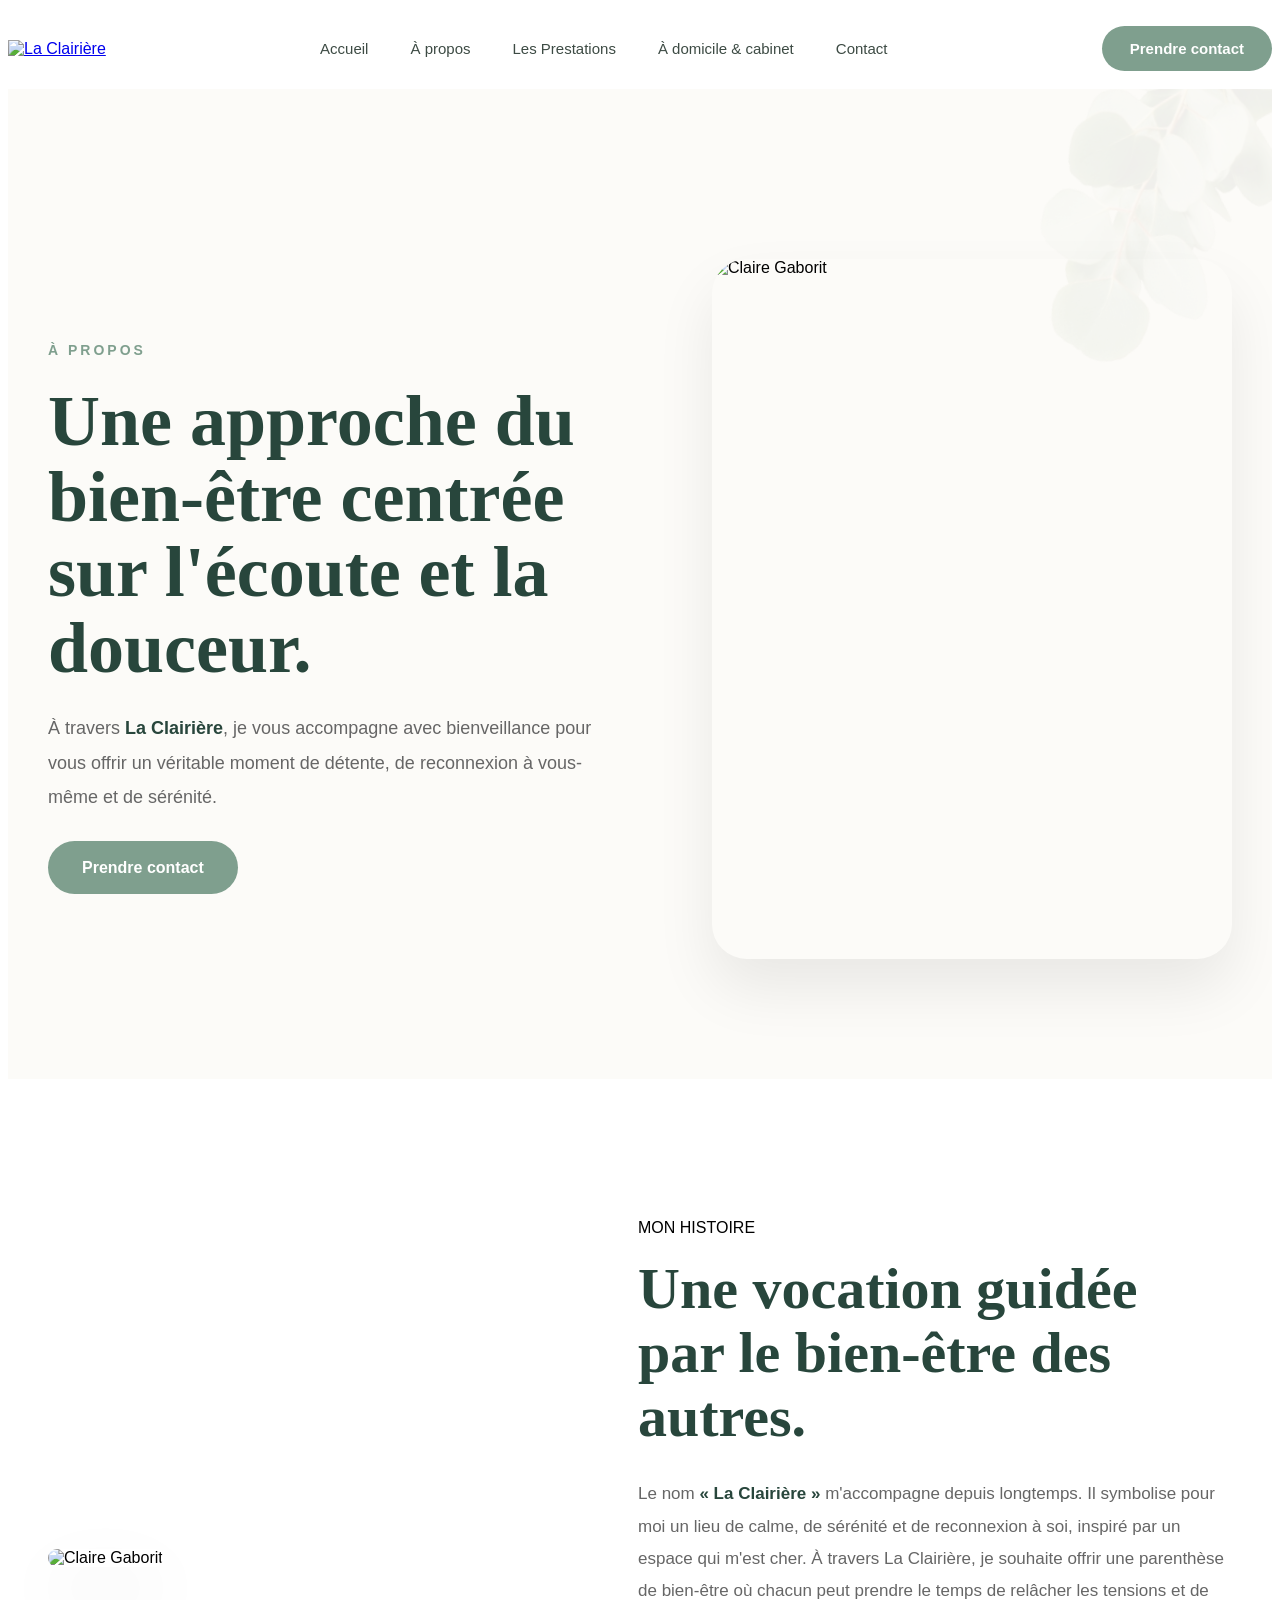
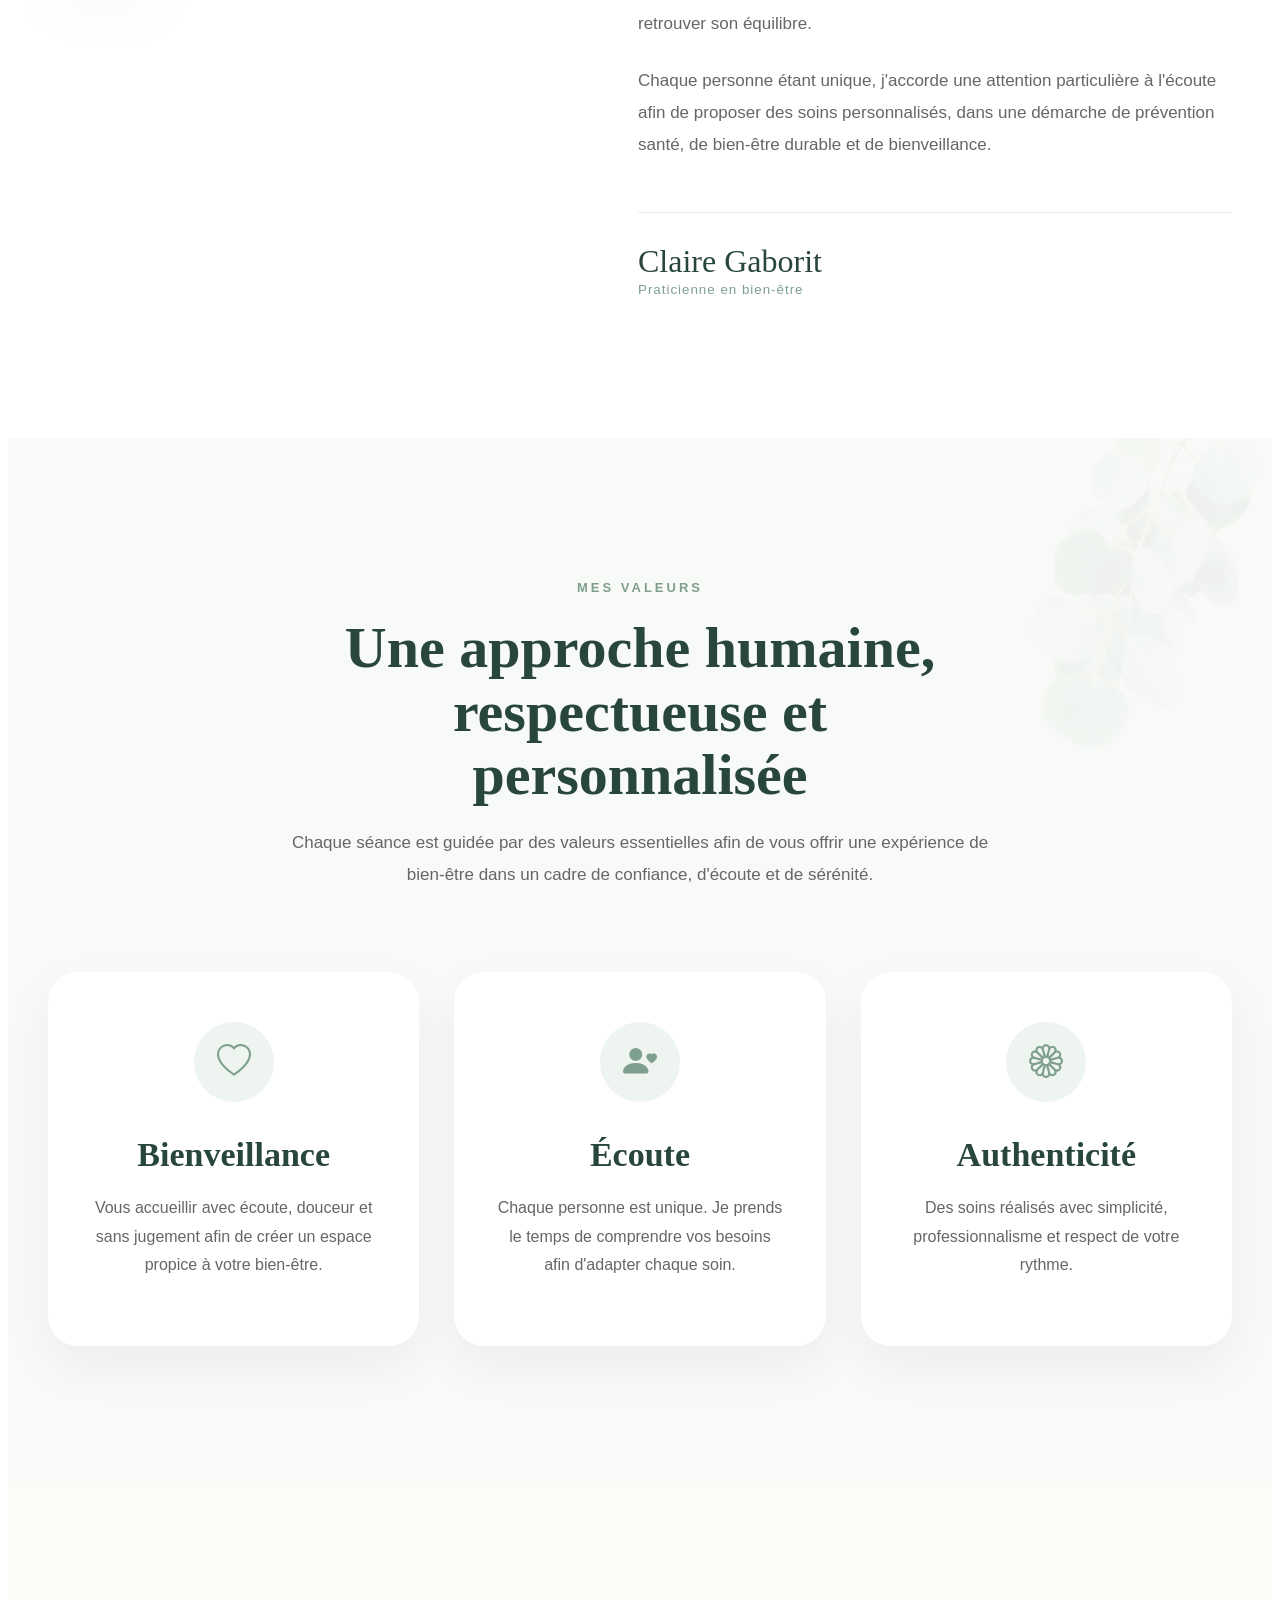
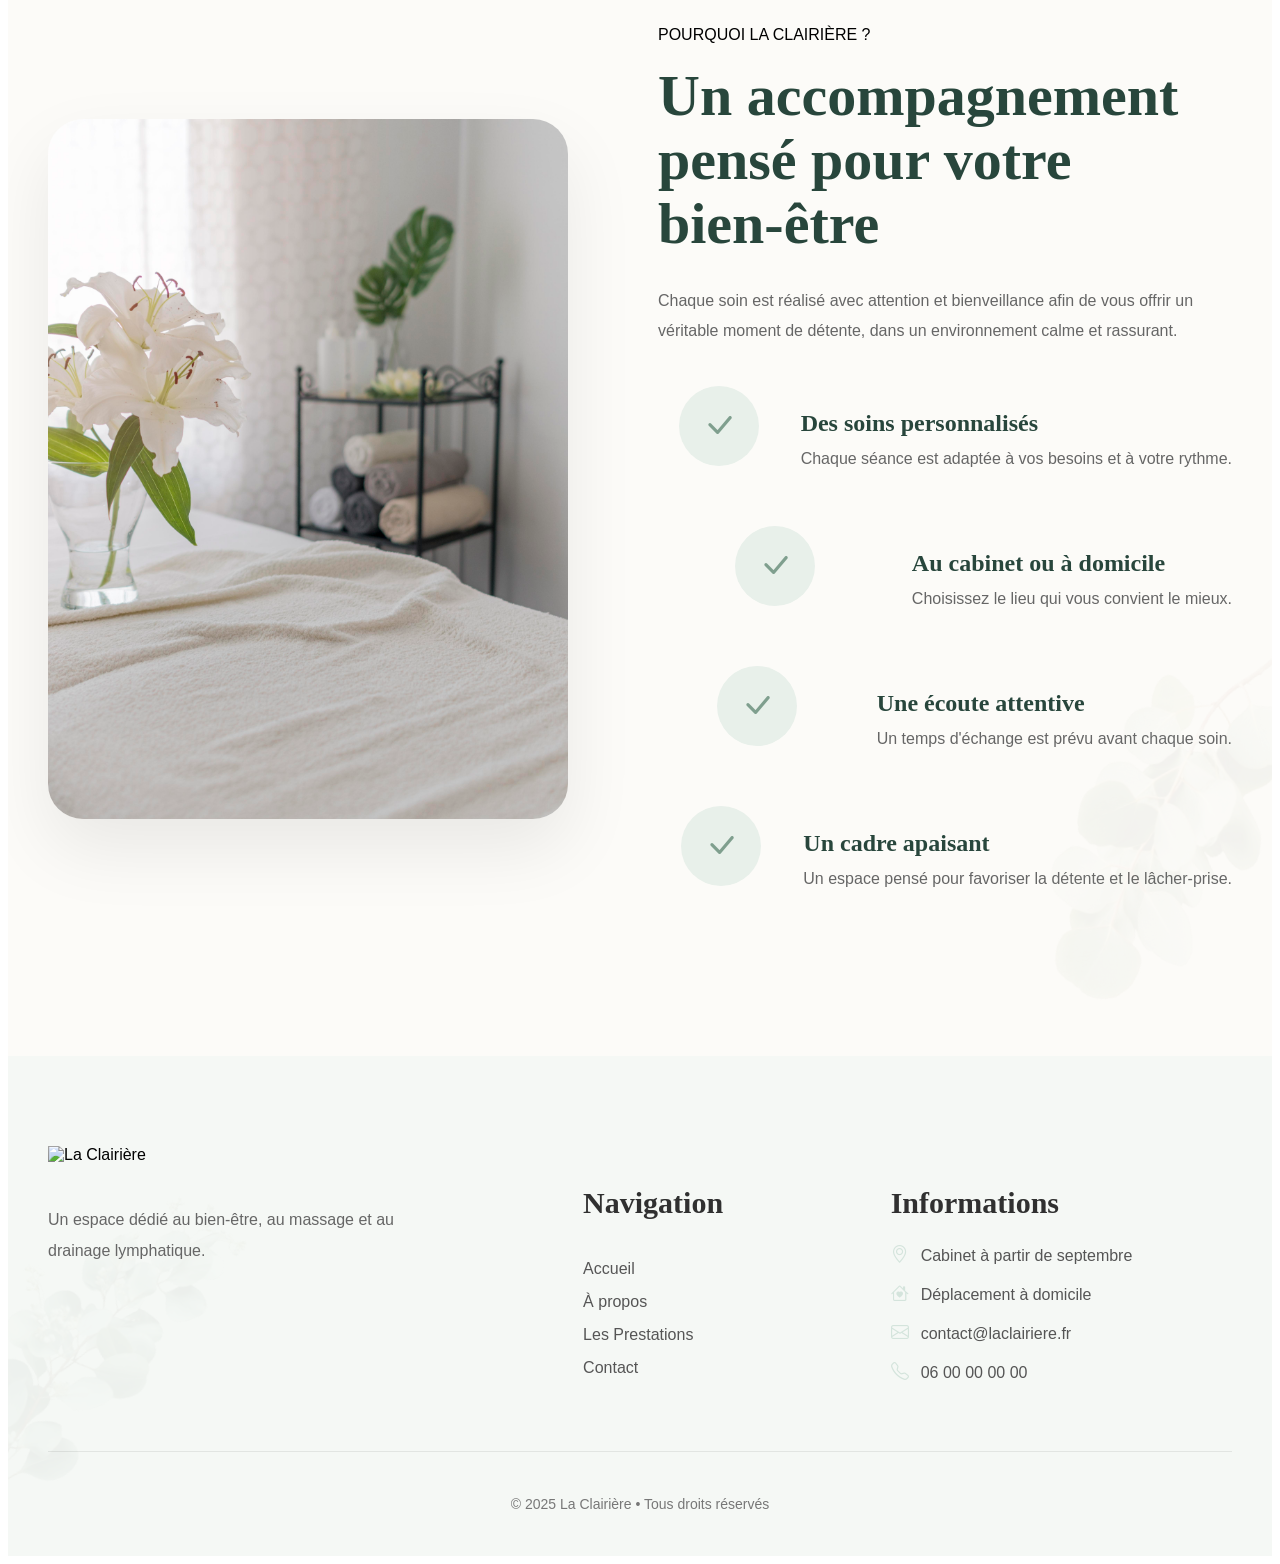
==== apropos.html @ f5d70e89 "init files" ====
<!DOCTYPE html>
<html lang="en">
<head>
    <meta charset="UTF-8">
    <meta name="viewport" content="width=device-width, initial-scale=1.0">
    <title>Document</title>
    <link rel="stylesheet" href="style.css">
    <link rel="stylesheet" href="https://cdn.jsdelivr.net/npm/bootstrap-icons@1.11.3/font/bootstrap-icons.min.css">
</head>
<body>
     <div class="header-container">

        <a href="assets/logo.png" class="logo">
            <img src="" alt="La Clairière">
        </a>

        <nav class="nav">
            <a href="index.html">Accueil</a>
            <a href="apropos.html">À propos</a>
            <a href="prestations.html">Les Prestations</a>
            <a href="#">À domicile & cabinet</a>
            <a href="#">Contact</a>
        </nav>
           <a href="#" class="btn-contact">
            Prendre contact
        </a>
     </div>

<section class="about-hero">

    <div class="about-container">

        <div class="about-content">

            <span class="hero-subtitle">
                À PROPOS
            </span>

            <h1>
                Une approche du bien-être
                centrée sur l'écoute
                et la douceur.
            </h1>

            <p>
                À travers <strong>La Clairière</strong>, je vous accompagne
                avec bienveillance pour vous offrir un véritable moment
                de détente, de reconnexion à vous-même et de sérénité.
            </p>

            <a href="#" class="btn-primary">
                Prendre contact
            </a>

        </div>

        <div class="about-image">

            <img src="assets/claire.jpg" alt="Claire Gaborit">

        </div>

    </div>


</section>

<!-- MON HISTOIRE -->

<section class="story">

    <div class="story-container">

        <div class="story-image">

            <img src="assets/claire-story.jpg" alt="Claire Gaborit">

        </div>

        <div class="story-content">

            <span class="section-subtitle">
                MON HISTOIRE
            </span>

            <h2>
                Une vocation guidée<br>
                par le bien-être des autres.
            </h2>

             <p>
        Le nom <strong>« La Clairière »</strong> m'accompagne depuis longtemps.
        Il symbolise pour moi un lieu de calme, de sérénité et de reconnexion à soi,
        inspiré par un espace qui m'est cher. À travers La Clairière, je souhaite offrir
        une parenthèse de bien-être où chacun peut prendre le temps de relâcher les tensions
        et de retrouver son équilibre.
    </p>

    <p>
        Chaque personne étant unique, j'accorde une attention particulière à l'écoute
        afin de proposer des soins personnalisés, dans une démarche de prévention santé,
        de bien-être durable et de bienveillance.
    </p>


            <div class="story-signature">

                <span>Claire Gaborit</span>

                <small>Praticienne en bien-être</small>

            </div>

        </div>

    </div>

</section>
<!-- ==========================
        MES VALEURS
========================== -->

<section class="values">

    <div class="values-container">

        <div class="section-title">

            <span class="section-subtitle">
                MES VALEURS
            </span>

            <h2>
                Une approche humaine,<br>
                respectueuse et personnalisée
            </h2>

            <p>
                Chaque séance est guidée par des valeurs essentielles afin de
                vous offrir une expérience de bien-être dans un cadre de
                confiance, d'écoute et de sérénité.
            </p>

        </div>

        <div class="values-grid">

            <!-- Carte 1 -->

            <article class="value-card">

                <div class="value-icon">

                    <i class="bi bi-heart"></i>

                </div>

                <h3>Bienveillance</h3>

                <p>
                    Vous accueillir avec écoute, douceur et sans jugement afin
                    de créer un espace propice à votre bien-être.
                </p>

            </article>

            <!-- Carte 2 -->

            <article class="value-card">

                <div class="value-icon">

                    <i class="bi bi-person-heart"></i>

                </div>

                <h3>Écoute</h3>

                <p>
                    Chaque personne est unique. Je prends le temps de comprendre
                    vos besoins afin d'adapter chaque soin.
                </p>

            </article>

            <!-- Carte 3 -->

            <article class="value-card">

                <div class="value-icon">

                    <i class="bi bi-flower1"></i>

                </div>

                <h3>Authenticité</h3>

                <p>
                    Des soins réalisés avec simplicité, professionnalisme
                    et respect de votre rythme.
                </p>

            </article>

        </div>

    </div>

</section>

<!-- ==========================
    POURQUOI CHOISIR LA CLAIRIÈRE
=========================== -->

<section class="why">

    <div class="why-container">

        <div class="why-image">

            <img src="assets/massage-table-with-white-sheets.jpg" alt="Cabinet La Clairière">

        </div>

        <div class="why-content">

            <span class="section-subtitle">
                POURQUOI LA CLAIRIÈRE ?
            </span>

            <h2>
                Un accompagnement<br>
                pensé pour votre bien-être
            </h2>

            <p>
                Chaque soin est réalisé avec attention et bienveillance afin de
                vous offrir un véritable moment de détente, dans un environnement
                calme et rassurant.
            </p>

            <div class="why-list">

                <div class="why-item">

                    <div class="why-icon">
                        <i class="bi bi-check-lg"></i>
                    </div>

                    <div>
                        <h3>Des soins personnalisés</h3>
                        <p>Chaque séance est adaptée à vos besoins et à votre rythme.</p>
                    </div>

                </div>

                <div class="why-item">

                    <div class="why-icon">
                        <i class="bi bi-check-lg"></i>
                    </div>

                    <div>
                        <h3>Au cabinet ou à domicile</h3>
                        <p>Choisissez le lieu qui vous convient le mieux.</p>
                    </div>

                </div>

                <div class="why-item">

                    <div class="why-icon">
                        <i class="bi bi-check-lg"></i>
                    </div>

                    <div>
                        <h3>Une écoute attentive</h3>
                        <p>Un temps d'échange est prévu avant chaque soin.</p>
                    </div>

                </div>

                <div class="why-item">

                    <div class="why-icon">
                        <i class="bi bi-check-lg"></i>
                    </div>

                    <div>
                        <h3>Un cadre apaisant</h3>
                        <p>Un espace pensé pour favoriser la détente et le lâcher-prise.</p>
                    </div>

                </div>

            </div>

        </div>

    </div>

</section>

 <footer class="footer">

    <div class="footer-container">

        <div class="footer-top">

            <div class="footer-brand">

                <img src="assets/logo-footer.png" alt="La Clairière">

                <p>
                    Un espace dédié au bien-être, au massage
                    et au drainage lymphatique.
                </p>

            </div>

            <div class="footer-links">

                <h4>Navigation</h4>

                <a href="index.html">Accueil</a>
                <a href="apropos.html">À propos</a>
                <a href="prestations.html">Les Prestations</a>
                <a href="#">Contact</a>

            </div>

            <div class="footer-contact">

                <h4>Informations</h4>

                <p>
                    <i class="bi bi-geo-alt"></i>
                    Cabinet à partir de septembre
                </p>

                <p>
                    <i class="bi bi-house-heart"></i>
                    Déplacement à domicile
                </p>

                <p>
                    <i class="bi bi-envelope"></i>
                    contact@laclairiere.fr
                </p>

                <p>
                    <i class="bi bi-telephone"></i>
                    06 00 00 00 00
                </p>

            </div>

        </div>

        <div class="footer-bottom">

            <p>
                © 2025 La Clairière • Tous droits réservés
            </p>

        </div>

    </div>

</footer>
---- style.css ----
/* HEADER */

.header{
    position:fixed;
    top:0;
    left:0;
    width:100%;
    z-index:1000;

    background:rgba(255,255,255,.92);
    backdrop-filter:blur(12px);

    border-bottom:1px solid rgba(0,0,0,.05);
}

.header-container{
    display:flex;
    justify-content:space-between;
    align-items:center;
    padding:18px 0;
}


.logo img{
    height:58px;
    width: auto;
}

.nav{

    display:flex;
    gap:42px;
}

.nav a{

    text-decoration:none;
    color:#3d4b44;

    font-size:15px;
    font-weight:500;

    transition:.3s;
}

.nav a:hover{

    color:#7F9F8E;
}

.btn-contact{

    background:#7F9F8E;

    color:white;
    text-decoration:none;

    padding:14px 28px;

    border-radius:40px;

    font-size:15px;
    font-weight:600;

    transition:.3s;
}

.btn-contact:hover{

    background:#648371;

    transform:translateY(-2px);
}

@media(max-width:992px){

    .container{

        padding:18px 20px;
    }

    .nav{

        display:none;
    }

    .btn-contact{

        padding:12px 20px;
    }

    .logo img{

        height:48px;
    }

}
:root{

    --green:#7F9F8E;
    --green-dark:#5F7868;

    --background:#FCFBF8;

    --text:#313131;

    --light:#F2F5F2;
}

h1,h2,h3{

    font-family:'Cormorant Garamond', serif;
}

body{

    font-family:'Manrope', sans-serif;
}

/* HERO */

.hero{

    max-width:1300px;

    margin:140px auto 100px;

    display:grid;
    grid-template-columns:1fr 1fr;

    align-items:center;

    gap:70px;

    padding:0 40px;
}

.hero-content{

    max-width:540px;
}

.hero-subtitle{

    color:#7F9F8E;

    font-size:13px;

    letter-spacing:3px;

    font-weight:600;
}

.hero h1{
    color: #2f4a3d;

    font-family:'Cormorant Garamond',serif;

    font-size:72px;

    line-height:1.05;

    margin:25px 0;
}

.hero h1 span{

    color:#7F9F8E;
}

.hero p{

    font-size:18px;

    line-height:1.8;

    color:#666;

    margin-bottom:45px;
}

.hero-buttons{

    display:flex;

    gap:20px;

    margin-bottom:50px;
}

.btn-primary{

    background:#7F9F8E;

    color:white;

    padding:18px 34px;

    border-radius:50px;

    text-decoration:none;

    font-weight:600;

    transition:.35s;
}

.btn-primary:hover{

    background:#5F7868;

    transform:translateY(-3px);
}

.btn-secondary{

    border:1px solid #7F9F8E;

    color:#5F7868;

    padding:18px 34px;

    border-radius:50px;

    text-decoration:none;

    font-weight:600;

    transition:.35s;
}

.btn-secondary:hover{

    background:#F2F5F2;
}
.hero-image{

    position:relative;

    height:720px;

    overflow:hidden;

    border-radius:220px 0 0 220px;
}

.hero-image img{

    width:100%;
    height:100%;

    object-fit:cover;

    transition:1s;
}

.hero-image:hover img{

    transform:scale(1.05);
}
/* RESPONSIVE */
@media(max-width:1024px){

.hero{

    grid-template-columns:1fr;

    text-align:center;

    margin-top:120px;
}

.hero-content{

    margin:auto;
}

.hero-buttons{

    justify-content:center;
}

.hero-opening{

    justify-content:center;
}

.hero-image{

    height:500px;

    border-radius:80px;
}

.hero h1{

    font-size:56px;
}

}


.hero-opening{
    display:flex;
    align-items:center;
    gap:15px;
    margin-top:40px;
}

.circle{
    width:42px;
    height:42px;

    background:#EEF4F0;

    border-radius:50%;

    display:flex;
    justify-content:center;
    align-items:center;
}

.circle i{
    font-size:20px;
    color:#7F9F8E;
}

.hero-opening span{
    color:#666;
    font-size:15px;
    font-weight:500;
}

.hero{
    position: relative;
    overflow: hidden;
}

.hero{
    position: relative;
    overflow: hidden;
}
/* feuille background */
.hero::after{
    content: "";

    position: absolute;

    top: -190px;
    left: -90px;

    width: 450px;
    height: 550px;

    background: url("assets/feuille2.png") no-repeat top right;
    background-size: contain;

    opacity: .06;

    pointer-events: none;
    z-index: 0;
}
.hero-content,
.hero-image{
    position: relative;
    z-index: 2;
}
/* SERVICES */
.services{

    padding:150px 0;

    background:#FCFBF8;
}

.services-container{

    max-width:1250px;

    margin:auto;

    padding:0 40px;
}

.section-title{
    color: #2f4a3d;

    text-align:center;

    max-width:700px;

    margin:auto auto 120px;
}

.section-title span{

    color:#7F9F8E;

    font-size:13px;

    letter-spacing:3px;

    font-weight:600;
}

.section-title h2{

    font-family:'Cormorant Garamond',serif;

    font-size:60px;

    margin:20px 0;
}

.section-title p{

    color:#666;

    line-height:1.8;

    font-size:18px;
}
/* chaque soin */
.service{

    display:grid;

    grid-template-columns:1fr 1fr;

    gap:90px;

    align-items:center;

    margin-bottom:150px;
}

.reverse .service-image{

    order:2;
}

.reverse .service-text{

    order:1;
}
/* IMAGES */
.service-image img{

    width:100%;

    height:560px;

    object-fit:cover;

    border-radius:40px;

    transition:.5s;
}

.service-image img:hover{

    transform:scale(1.03);
}
/* TEXTE */
.service-category{

    color:#7F9F8E;

    letter-spacing:3px;

    font-size:13px;

    font-weight:600;
}

.service-text h3{

    font-family:'Cormorant Garamond',serif;

    font-size:52px;

    margin:20px 0 25px;
}

.service-text p{

    color:#666;

    line-height:1.9;

    font-size:17px;

    margin-bottom:30px;
}
/* LISTE */
.service-text ul{

    list-style:none;

    padding:0;

    margin:0 0 35px;
}

.service-text li{

    margin-bottom:14px;

    color:#444;
}
/* BOUTON */
.discover{

    display:inline-flex;

    align-items:center;

    gap:10px;

    color:#7F9F8E;

    text-decoration:none;

    font-weight:600;

    transition:.35s;
}

.discover:hover{

    transform:translateX(6px);
}
/* RESOUNSIVE */
@media(max-width:992px){

.service{

    grid-template-columns:1fr;

    gap:50px;
}

.reverse .service-image{

    order:1;
}

.reverse .service-text{

    order:2;
}

.service-image img{

    height:380px;
}

.section-title h2{

    font-size:42px;
}

.service-text h3{

    font-size:38px;
}

}

/* CABINET */
.choice{
    display:grid;
    grid-template-columns:1fr 2fr 1fr;
    align-items:center;
    background:#7f9f8e1a;
    overflow:hidden;
    border-radius:25px;
    min-height:420px;
}
 
.choice-left img,
.choice-right img{
    border-radius: 40px;
    width:100%;
    height:420px;
    object-fit:cover;
}
 
.choice-content{
    text-align:center;
    padding:70px 50px;
}
 
.subtitle{
    display:block;
    color: rgb(127, 159, 142);
    font-size: 13px;
    letter-spacing: 3px;
    font-weight: 600;
}
 
.choice-content h2{
    color: #2f4a3d;
    font-family:Georgia, serif;
    font-size:42px;
    font-weight:400;
    line-height:1.3;
    
}
 
.divider{
    display:flex;
    justify-content:center;
    align-items:center;
    gap:12px;
    color:#7f9474;
    margin:25px 0 45px;
}
 
.divider span{
    width:45px;
    height:1px;
    background:#b7c0ae;
}
 
.options{
    display:flex;
    justify-content:center;
    gap:90px;
}
 
.option{
    width:230px;
}
 
.icon{
    width:58px;
    height:58px;
    border-radius:50%;
    background:#8ca182;
    color:#fff;
    display:flex;
    justify-content:center;
    align-items:center;
    margin:auto;
    font-size:24px;
    margin-bottom:18px;
}
 
.option h3{
    margin-bottom:12px;
    font-size:22px;
    font-weight:500;
    color:#2b2b2b;
}
 
.option p{
    color:#666;
    line-height:1.8;
    font-size:15px;
}
 
@media(max-width:991px){
 
    .choice{
        grid-template-columns:1fr;
    }
 
    .choice-left,
    .choice-right{
        display:none;
    }
 
    .options{
        flex-direction:column;
        gap:40px;
        align-items:center;
    }
 
    .choice-content h2{
        font-size:34px;
    }
 
}

/* RESPONSIVE */
@media(max-width:992px){

.choice-grid{

    grid-template-columns:1fr;
}

.choice-card img{

    height:260px;
}

}

/* ABOUT */
.about{
    padding:110px 0;
}
 
.about .container{
    max-width:1200px;
    margin:auto;
    padding:0 20px;
 
    display:grid;
    grid-template-columns:520px 1fr;
    gap:80px;
    align-items:center;
}
 
.about-image img{
    width:100%;
    display:block;
 
    border-radius:90px 220px 90px 220px;
    object-fit:cover;
}
 
.section-tag{
    display:block;
   color: #7F9F8E;
    letter-spacing: 3px;
    font-size: 13px;
    font-weight: 600;
}
 
.about h2{
    font-family:"Cormorant Garamond",serif;
    font-size:3rem;
    line-height:1.15;
    font-weight:500;
  color: #2f4a3d;
    margin-bottom:18px;
}
 
.divider{
    display:flex;
    align-items:center;
    gap:12px;
    color:#8fa182;
    margin-bottom:30px;
}
 
.divider span{
    width:45px;
    height:1px;
    background:#bfc7b7;
}
 
.about p{
    color:#666;
    line-height:1.9;
    margin-bottom:18px;
}
 
.btn-outline{
    display:inline-block;
    padding:14px 28px;
    border:1px solid #8fa182;
    border-radius:12px;
    text-decoration:none;
    color:#51644c;
    transition:.3s;
}
 
.btn-outline:hover{
    background:#8fa182;
    color:white;
}
 
@media(max-width:900px){
 
.about .container{
    grid-template-columns:1fr;
    gap:50px;
}
 
.about-image{
    max-width:500px;
    margin:auto;
}
 
.about h2{
    font-size:2.4rem;
}
 
}

/* AVANTAGES */
.features{
    max-width:1200px;
    margin:80px auto;
    padding:40px 20px;
 
    display:grid;
    grid-template-columns:repeat(4,1fr);
    gap:40px;
 
    border-top:1px solid #ece8df;
    border-bottom:1px solid #ece8df;
}
 
.feature{
    text-align:center;
}
 
.icon{
    width:70px;
    height:70px;
    margin:0 auto 20px;
 
    display:flex;
    justify-content:center;
    align-items:center;
 
    border:1px solid #d8ddcf;
    border-radius:50%;
 
    color: rgb(246, 243, 243);
    font-size:28px;
}
 
.feature h3{
    font-family:"Cormorant Garamond",serif;
    font-size:1.4rem;
    color:#2f2f2f;
    margin-bottom:12px;
}
 
.feature p{
    color:#6f6f6f;
    line-height:1.7;
    font-size:.95rem;
}
 
@media(max-width:900px){
 
.features{
    grid-template-columns:repeat(2,1fr);
}
 
}
 
@media(max-width:600px){
 
.features{
    grid-template-columns:1fr;
}
 
}
/* OUVERTURE */
.opening{
    padding:80px 20px;
}
 
.opening-content{
    max-width:1200px;
    margin:auto;
 
    display:grid;
    grid-template-columns:1fr 420px;
    align-items:center;
 
    background:#7f9f8e1a;
    border-radius:24px;
    overflow:hidden;
}
 
.opening-text{
    padding:60px;
}
 
.opening-text h2{
    font-family:"Cormorant Garamond",serif;
    font-size:2.6rem;
    font-weight:500;
    color:#384235;
    margin-bottom:18px;
}
 
.opening-text p{
    color:#666;
    line-height:1.8;
    max-width:420px;
    margin-bottom:30px;
}
 
.btn-opening{
    display:inline-block;
    background: #7F9F8E;
    color: white;
    text-decoration: none;
    padding: 14px 28px;
    border-radius: 40px;
    font-size: 15px;
    font-weight: 600;
    transition: .3s;
  
}
 
.btn-opening:hover{
    background:#4288591a;
}
 
.opening-image img{
    width:100%;
    height:100%;
    object-fit:cover;
    display:block;
}
 
@media(max-width:900px){
 
    .opening-content{
        grid-template-columns:1fr;
    }
 
    .opening-image{
        height:240px;
    }
 
    .opening-text{
        padding:40px 30px;
    }
 
}
.opening{
    position: relative;
    overflow: hidden;
    padding: 150px 0;
    background: #fefefc;
}
.opening-content::before{
    content: "";
    position: absolute;

    top: 90px;
    right: -30px;

    width: 450px;
    height: 550px;

    background: url("assets/feuille2.png") no-repeat top right;
    background-size: contain;

    opacity: .06;

    pointer-events: none;

    z-index: 0;
}
/* FOOTER */
.footer{

    position:relative;

    padding:90px 0 30px;

    background:#F5F8F5;

    overflow:hidden;
}
.footer::before{

    content:"";

    position:absolute;

    left:-100px;

    bottom:-100px;

    width:420px;

    height:520px;

    background:url("assets/feuille.png") no-repeat;

    background-size:contain;

    opacity:.04;

    transform:rotate(-20deg);

    pointer-events:none;
}
.footer-container{

    max-width:1250px;

    margin:auto;

    padding:0 40px;

    position:relative;

    z-index:2;
}
.footer-top{

    display:grid;

    grid-template-columns:2fr 1fr 1.5fr;

    gap:80px;

    padding-bottom:50px;

    border-bottom:1px solid rgba(0,0,0,.08);
}
/* LOGO */
.footer-brand img{

    height:70px;

    margin-bottom:25px;
}

.footer-brand p{

    color:#666;

    line-height:1.9;

    max-width:380px;
}
.footer h4{

    font-family:"Cormorant Garamond",serif;

    font-size:30px;

    margin-bottom:25px;

    color:#303030;
}
.footer-links{

    display:flex;

    flex-direction:column;

    gap:15px;
}

.footer-links a{

    text-decoration:none;

    color:#555;

    transition:.3s;
}

.footer-links a:hover{

    color:#7F9F8E;

    padding-left:8px;
}
.footer-contact p{

    display:flex;

    align-items:center;

    gap:12px;

    color:#555;

    margin-bottom:18px;
}

.footer-contact i{

    color:#d4e4dc;

    font-size:18px;
}
.footer-bottom{

    text-align:center;

    padding-top:30px;

    color:#777;

    font-size:14px;
}
@media(max-width:992px){

.footer-top{

    grid-template-columns:1fr;

    gap:50px;
}

.footer{

    text-align:center;
}

.footer-contact p{

    justify-content:center;
}

.footer-links{

    align-items:center;
}

}

/* A PROPOS */
/* ===========================
        HERO A PROPOS
=========================== */

.about-hero{

    position: relative;

    overflow: hidden;

    background: #FCFBF8;

    padding: 170px 0 120px;

}

.about-container{

    max-width: 1250px;

    margin: auto;

    padding: 0 40px;

    display: grid;

    grid-template-columns: 1fr 520px;

    align-items: center;

    gap: 90px;

}

/* Texte */

.about-content{

    max-width: 620px;

}

.about-content .hero-subtitle{

    display: inline-block;

    color: #7F9F8E;

    font-size: 14px;

    font-weight: 600;

    letter-spacing: 3px;

    text-transform: uppercase;

}

.about-content h1{

    font-family: "Cormorant Garamond", serif;

    font-size: 72px;

    line-height: 1.05;

    color: #28463C;

    margin: 25px 0;

}

.about-content p{

    font-size: 18px;

    line-height: 1.9;

    color: #666;

    margin-bottom: 45px;

}

.about-content strong{

    color: #28463C;

    font-weight: 600;

}

/* Image */

.about-image{

    position: relative;

}

.about-image img{

    width: 100%;

    height: 700px;

    object-fit: cover;

    border-radius: 35px;

    box-shadow: 0 30px 60px rgba(0,0,0,.08);

}
.about-hero::before{

    content: "";

    position: absolute;

    top: -170px;

    right: -160px;

    width: 480px;

    height: 600px;

    background: url("assets/feuille2.png") no-repeat;

    background-size: contain;

    opacity: .05;

    transform: rotate(-18deg);

    pointer-events: none;

}

.about-image::before{

    content: "";

    position: absolute;

    width: 380px;

    height: 380px;

    background: #E8F0EB;

    border-radius: 50%;

    top: 60px;

    right: -60px;

    filter: blur(70px);

    z-index: -1;

}

/* RESPONSIVE */
@media(max-width:992px){

.about-container{

    grid-template-columns: 1fr;

    gap: 60px;

}

.about-image{

    order: -1;

}

.about-image img{

    height: 500px;

}

.about-content{

    text-align: center;

    max-width: 100%;

}

.about-content h1{

    font-size: 50px;

}

.about-content p{

    margin: 30px auto 40px;

}

}


/* MON HISTOIRE */
/* ===========================
        MON HISTOIRE
=========================== */

.story{

    position: relative;

    padding: 140px 0;

    background: #ffffff;

    overflow: hidden;

}

.story-container{

    max-width: 1250px;

    margin: auto;

    padding: 0 40px;

    display: grid;

    grid-template-columns: 500px 1fr;

    gap: 90px;

    align-items: center;

}
.story-image{

    position: relative;

}

.story-image img{

    width: 100%;

    height: 680px;

    object-fit: cover;

    border-radius: 35px;

    box-shadow: 0 30px 70px rgba(0,0,0,.08);

}
.story-content{

    max-width: 600px;

}

.story-content h2{

    font-family: "Cormorant Garamond", serif;

    font-size: 58px;

    line-height: 1.1;

    color: #28463C;

    margin: 20px 0 30px;

}

.story-content p{

    font-size: 17px;

    line-height: 1.9;

    color: #666;

    margin-bottom: 25px;

}

.story-content strong{

    color: #28463C;

}
.story-signature{

    margin-top: 50px;

    padding-top: 30px;

    border-top: 1px solid rgba(0,0,0,.08);

}

.story-signature span{

    display: block;

    font-family: "Cormorant Garamond", serif;

    font-size: 32px;

    color: #28463C;

}

.story-signature small{

    color: #7F9F8E;

    letter-spacing: 1px;

}
/* .story::before{

    content:"";

    position:absolute;

    left:-140px;

    bottom:-80px;

    width:420px;

    height:520px;

    background:url("assets/feuille2.png") no-repeat;

    background-size:contain;

    opacity:.04;

    transform:rotate(15deg);

} */

@media(max-width:992px){

.story{

    padding:90px 0;

}

.story-container{

    grid-template-columns:1fr;

    gap:50px;

}

.story-image{

    order:-1;

}

.story-image img{

    height:450px;

}

.story-content{

    max-width:100%;

    text-align:center;

}

.story-content h2{

    font-size:44px;

}

}

/* ==========================
        MES VALEURS
========================== */

.values{

    position: relative;

    padding: 140px 0;

    background: #F8FAF8;

    overflow: hidden;

}

.values-container{

    max-width: 1250px;

    margin: auto;

    padding: 0 40px;

}
.section-title{

    text-align: center;

    max-width: 700px;

    margin: 0 auto 80px;

}

.section-title h2{

    font-family: "Cormorant Garamond", serif;

    font-size: 58px;

    color: #28463C;

    margin: 20px 0;

    line-height: 1.1;

}

.section-title p{

    color: #666;

    line-height: 1.9;

    font-size: 17px;

}
.values-grid{

    display: grid;

    grid-template-columns: repeat(3,1fr);

    gap: 35px;

}
.value-card{

    background: white;

    padding: 50px 40px;

    border-radius: 30px;

    text-align: center;

    transition: .35s;

    box-shadow: 0 20px 50px rgba(0,0,0,.05);

}

.value-card:hover{

    transform: translateY(-10px);

    box-shadow: 0 35px 70px rgba(0,0,0,.08);

}
.value-icon{

    width: 80px;

    height: 80px;

    margin: auto;

    border-radius: 50%;

    background: #EEF4F0;

    display: flex;

    justify-content: center;

    align-items: center;

    margin-bottom: 30px;

}

.value-icon i{

    font-size: 34px;

    color: #7F9F8E;

}
.value-card h3{

    font-family: "Cormorant Garamond", serif;

    font-size: 34px;

    color: #28463C;

    margin-bottom: 20px;

}

.value-card p{

    color: #666;

    line-height: 1.8;

}
.values::before{

    content: "";

    position: absolute;

    right: -100px;

    top: -80px;

    width: 420px;

    height: 520px;

    background: url("assets/feuille2.png") no-repeat;

    background-size: contain;

    opacity: .04;

    transform: rotate(-20deg);

}
@media(max-width:992px){

.values{

    padding: 90px 0;

}

.values-grid{

    grid-template-columns: 1fr;

}

.section-title h2{

    font-size: 44px;

}

}

/* ==========================
    POURQUOI CHOISIR
========================== */

.why{

    position: relative;

    padding: 140px 0;

    background: #FCFBF8;

    overflow: hidden;

}

.why-container{

    max-width: 1250px;

    margin: auto;

    padding: 0 40px;

    display: grid;

    grid-template-columns: 520px 1fr;

    gap: 90px;

    align-items: center;

}


.why-image img{

    width: 100%;

    height: 700px;

    object-fit: cover;

    border-radius: 35px;

    box-shadow: 0 30px 70px rgba(0,0,0,.08);

}
.why-content h2{

    font-family: "Cormorant Garamond", serif;

    font-size: 58px;

    line-height: 1.1;

    color: #28463C;

    margin: 20px 0 30px;

}

.why-content p{

    color: #666;

    line-height: 1.9;

    margin-bottom: 40px;

}
.why-list{

    display: flex;

    flex-direction: column;

    gap: 30px;

}

.why-item{

    display: flex;

    align-items: flex-start;

    gap: 20px;

}
.why-icon{

    min-width: 55px;

    width: 55px;

    height: 55px;

    border-radius: 50%;

    background: #EAF1EC;

    display: flex;

    justify-content: center;

    align-items: center;

}

.why-icon i{

    font-size: 24px;

    color: #7F9F8E;

}
.why-item h3{

    font-size: 24px;

    font-family: "Cormorant Garamond", serif;

    color: #28463C;

    margin-bottom: 8px;

}

.why-item p{

    margin: 0;

    color: #666;

    line-height: 1.7;

}
.why::after{

    content:"";

    position:absolute;

    right:-120px;

    bottom:-80px;

    width:420px;

    height:520px;

    background:url("assets/feuille2.png") no-repeat;

    background-size:contain;

    opacity:.04;

    transform:rotate(-15deg);

}
@media(max-width:992px){

.why{

    padding:90px 0;

}

.why-container{

    grid-template-columns:1fr;

    gap:60px;

}

.why-image{

    order:-1;

}

.why-image img{

    height:450px;

}

.why-content h2{

    font-size:44px;

}

}
/* ==========================
        HERO PRESTATIONS
========================== */

.services-hero{

    position: relative;

    overflow: hidden;

    background: #FCFBF8;

    padding: 170px 0 120px;

}

.services-hero-container{

    max-width: 1250px;

    margin: auto;

    padding: 0 40px;

    display: grid;

    grid-template-columns: 1fr 520px;

    gap: 90px;

    align-items: center;

}
.services-hero-content{

    max-width: 620px;

}

.services-hero-content h1{

    font-family: "Cormorant Garamond", serif;

    font-size: 72px;

    line-height: 1.08;

    color: #28463C;

    margin: 20px 0 30px;

}

.services-hero-content p{

    font-size: 18px;

    line-height: 1.9;

    color: #666;

    margin-bottom: 45px;

}
.services-hero-image{

    position: relative;

}

.services-hero-image img{

    width: 100%;

    height: 700px;

    object-fit: cover;

    border-radius: 35px;

    box-shadow: 0 30px 70px rgba(0,0,0,.08);

}
.services-hero-image::before{

    content: "";

    position: absolute;

    width: 380px;

    height: 380px;

    border-radius: 50%;

    background: #E7EFEA;

    top: 80px;

    right: -60px;

    filter: blur(70px);

    z-index: -1;

}
.services-hero::before{

    content:"";

    position:absolute;

    top:-60px;

    right:-100px;

    width:450px;

    height:550px;

    background:url("assets/feuille2.png") no-repeat;

    background-size:contain;

    opacity:.05;

    transform:rotate(-18deg);

}
@media(max-width:992px){

.services-hero{

    padding:140px 0 80px;

}

.services-hero-container{

    grid-template-columns:1fr;

    gap:60px;

}

.services-hero-image{

    order:-1;

}

.services-hero-image img{

    height:450px;

}

.services-hero-content{

    max-width:100%;

    text-align:center;

}

.services-hero-content h1{

    font-size:48px;

}

.services-hero-content p{

    font-size:17px;

}

.hero-buttons{

    justify-content:center;

}

}
/* ==========================
    INTRODUCTION PRESTATIONS
========================== */

.services-intro{

    padding:120px 0;

    background:#ffffff;

}

.services-intro-container{

    max-width:1250px;

    margin:auto;

    padding:0 40px;

    display:grid;

    grid-template-columns:1fr 1fr;

    gap:80px;

    align-items:center;

}

.services-intro-left h2{

    font-family:"Cormorant Garamond", serif;

    font-size:58px;

    line-height:1.1;

    color:#28463C;

    margin-top:20px;

}

.services-intro-right p{

    font-size:18px;

    color:#666;

    line-height:1.9;

    margin-bottom:35px;

}

.discover{

    color:#7F9F8E;

    font-weight:600;

    text-decoration:none;

    transition:.3s;

}

.discover:hover{

    letter-spacing:1px;

}
@media(max-width:992px){

.services-intro{

    padding:80px 0;

}

.services-intro-container{

    grid-template-columns:1fr;

    gap:40px;

}

.services-intro-left h2{

    font-size:42px;

}

}
/*==========================
    DRAINAGE
==========================*/

.service-detail{

    padding:140px 0;

    background:#FCFBF8;

}

.service-detail-container{

    max-width:1250px;

    margin:auto;

    padding:0 40px;

    display:grid;

    grid-template-columns:520px 1fr;

    gap:90px;

    align-items:center;

}
.benefits{

    display:flex;

    flex-direction:column;

    gap:22px;

    margin-bottom:45px;

}

.benefit{

    display:flex;

    align-items:center;

    gap:18px;

}

.benefit i{

    font-size:22px;

    color:#7F9F8E;

}

.benefit span{

    color:#555;

    font-size:17px;

}
.service-detail-content h2{

    font-family:"Cormorant Garamond", serif;

    font-size:60px;

    color:#28463C;

    margin:18px 0 30px;

}

.service-detail-content .intro{

    font-size:18px;

    line-height:1.9;

    color:#666;

    margin-bottom:45px;

}
@media(max-width:992px){

.service-detail{

    padding:90px 0;

}

.service-detail-container{

    grid-template-columns:1fr;

    gap:50px;

}

.service-detail-image{

    order:-1;

}

.service-detail-image img{

    height:420px;

}

.service-detail-content h2{

    font-size:44px;

}

}

/* Inversion de la disposition */

.service-detail.reverse .service-detail-image{

    order:2;

}

.service-detail.reverse .service-detail-content{

    order:1;

}
/*==========================
        CTA FINAL
==========================*/

.services-cta{

    position: relative;

    padding: 140px 0;

    background: #28463C;

    overflow: hidden;

}
.services-cta-container{

    max-width: 850px;

    margin: auto;

    padding: 0 40px;

    text-align: center;

}
.services-cta h2{

    font-family: "Cormorant Garamond", serif;

    font-size: 60px;

    color: white;

    margin: 20px 0;

    line-height: 1.1;

}
.services-cta p{

    color: rgba(255,255,255,.85);

    font-size: 18px;

    line-height: 1.9;

    margin-bottom: 45px;

}
.cta-buttons{

    display: flex;

    justify-content: center;

    gap: 20px;

    flex-wrap: wrap;

}
.services-cta::before{

    content:"";

    position:absolute;

    left:-80px;

    bottom:-60px;

    width:420px;

    height:520px;

    /* background:url("assets/feuille.png") no-repeat; */

    background-size:contain;

    opacity:.05;

    transform:rotate(15deg);

}

.services-cta::after{

    content:"";

    position:absolute;

    right:-80px;

    top:-60px;

    width:420px;

    height:520px;

    background:url("assets/feuille2.png") no-repeat;

    background-size:contain;

    opacity:.05;

    transform:rotate(-20deg);

}
@media(max-width:992px){

.services-cta{

    padding:90px 0;

}

.services-cta h2{

    font-size:44px;

}

.services-cta p{

    font-size:17px;

}

}
/*==========================
    HERO DRAINAGE
==========================*/

.drainage-hero{

    position:relative;

    overflow:hidden;

    background:#FCFBF8;

    padding:170px 0 120px;

}

.drainage-hero-container{

    max-width:1250px;

    margin:auto;

    padding:0 40px;

    display:grid;

    grid-template-columns:1fr 520px;

    gap:90px;

    align-items:center;

}
.drainage-hero-content{

    max-width:620px;

}

.drainage-hero-content h1{

    font-family:"Cormorant Garamond", serif;

    font-size:68px;

    line-height:1.08;

    color:#28463C;

    margin:20px 0 30px;

}

.drainage-hero-content p{

    font-size:18px;

    color:#666;

    line-height:1.9;

    margin-bottom:45px;

}
.drainage-hero-content{

    max-width:620px;

}

.drainage-hero-content h1{

    font-family:"Cormorant Garamond", serif;

    font-size:68px;

    line-height:1.08;

    color:#28463C;

    margin:20px 0 30px;

}

.drainage-hero-content p{

    font-size:18px;

    color:#666;

    line-height:1.9;

    margin-bottom:45px;

}
.drainage-hero-image{

    position:relative;

}

.drainage-hero-image img{

    width:100%;

    height:700px;

    object-fit:cover;

    border-radius:35px;

    box-shadow:0 30px 70px rgba(0,0,0,.08);

}
.drainage-hero-image::before{

    content:"";

    position:absolute;

    width:360px;

    height:360px;

    background:#E8F0EA;

    border-radius:50%;

    top:80px;

    right:-70px;

    filter:blur(70px);

    z-index:-1;

}
.drainage-hero::before{

    content:"";

    position:absolute;

    right:-90px;

    top:-70px;

    width:430px;

    height:530px;

    background:url("assets/feuille2.png") no-repeat;

    background-size:contain;

    opacity:.05;

    transform:rotate(-18deg);

}
@media(max-width:992px){

.drainage-hero{

    padding:140px 0 80px;

}

.drainage-hero-container{

    grid-template-columns:1fr;

    gap:60px;

}

.drainage-hero-image{

    order:-1;

}

.drainage-hero-image img{

    height:430px;

}

.drainage-hero-content{

    text-align:center;

    max-width:100%;

}

.drainage-hero-content h1{

    font-size:46px;

}

.hero-buttons{

    justify-content:center;

}

}
/*==========================
    DEFINITION
==========================*/

.definition{

    padding:140px 0;

    background:#ffffff;

}

.definition-container{

    max-width:1250px;

    margin:auto;

    padding:0 40px;

    display:grid;

    grid-template-columns:520px 1fr;

    gap:90px;

    align-items:center;

}
.definition-image img{

    width:100%;

    height:650px;

    object-fit:cover;

    border-radius:35px;

    box-shadow:0 25px 60px rgba(0,0,0,.08);

}
.definition-content h2{

    font-family:"Cormorant Garamond", serif;

    font-size:58px;

    color:#28463C;

    margin:20px 0 30px;

    line-height:1.1;

}

.definition-content .intro{

    font-size:20px;

    color:#444;

    margin-bottom:25px;

    line-height:1.8;

    font-weight:500;

}

.definition-content p{

    color:#666;

    font-size:17px;

    line-height:1.9;

    margin-bottom:22px;

}
@media(max-width:992px){

.definition{

    padding:90px 0;

}

.definition-container{

    grid-template-columns:1fr;

    gap:50px;

}

.definition-image{

    order:-1;

}

.definition-image img{

    height:420px;

}

.definition-content h2{

    font-size:44px;

}

}
/*==========================
    WHY DRAINAGE
==========================*/

.why-drainage{

    padding:140px 0;

    background:#FCFBF8;

}

.why-drainage-container{

    max-width:1250px;

    margin:auto;

    padding:0 40px;

}

.why-grid{

    display:grid;

    grid-template-columns:repeat(4,1fr);

    gap:30px;

    margin-top:70px;

}

.why-card{

    background:white;

    border-radius:25px;

    padding:45px 35px;

    text-align:center;

    box-shadow:0 20px 45px rgba(0,0,0,.05);

    transition:.35s;

}

.why-card:hover{

    transform:translateY(-8px);

}

.why-icon{

    width:80px;

    height:80px;

    margin:auto;

    border-radius:50%;

    background:#E8F0EA;

    display:flex;

    justify-content:center;

    align-items:center;

    margin-bottom:30px;

}

.why-icon i{

    font-size:34px;

    color:#7F9F8E;

}

.why-card h3{

    font-family:"Cormorant Garamond",serif;

    font-size:32px;

    color:#28463C;

    margin-bottom:18px;

}

.why-card p{

    color:#666;

    line-height:1.8;

    font-size:16px;

}
@media(max-width:992px){

.why-grid{

    grid-template-columns:1fr;

}

}
/*==========================
        BIENFAITS
==========================*/

.benefits-section{

    padding:140px 0;

    background:#ffffff;

}

.benefits-container{

    max-width:1250px;

    margin:auto;

    padding:0 40px;

}

.benefits-grid{

    display:grid;

    grid-template-columns:repeat(3,1fr);

    gap:30px;

    margin-top:70px;

}

.benefit-card{

    background:#FCFBF8;

    padding:45px 35px;

    border-radius:25px;

    transition:.35s;

}

.benefit-card:hover{

    transform:translateY(-8px);

    box-shadow:0 20px 45px rgba(0,0,0,.08);

}

.benefit-card i{

    font-size:40px;

    color:#7F9F8E;

    margin-bottom:25px;

    display:block;

}

.benefit-card h3{

    font-family:"Cormorant Garamond", serif;

    font-size:32px;

    color:#28463C;

    margin-bottom:18px;

}

.benefit-card p{

    color:#666;

    line-height:1.8;

}
@media(max-width:992px){

.benefits-grid{

    grid-template-columns:1fr;

}

}
/*==========================
        POUR QUI
==========================*/

.for-who{

    padding:140px 0;

    background:#FCFBF8;

}

.for-who-container{

    max-width:1250px;

    margin:auto;

    padding:0 40px;

    display:grid;

    grid-template-columns:1fr 520px;

    gap:90px;

    align-items:center;

}
.for-who-content h2{

    font-family:"Cormorant Garamond",serif;

    font-size:58px;

    color:#28463C;

    margin:20px 0 30px;

    line-height:1.1;

}

.for-who-content .intro{

    color:#666;

    line-height:1.9;

    margin-bottom:40px;

    font-size:18px;

}
.profile-list{

    display:flex;

    flex-direction:column;

    gap:24px;

}

.profile-item{

    display:flex;

    align-items:center;

    gap:18px;

}

.profile-item i{

    color:#7F9F8E;

    font-size:22px;

}

.profile-item span{

    font-size:17px;

    color:#555;

}
.for-who-image img{

    width:100%;

    height:650px;

    object-fit:cover;

    border-radius:35px;

    box-shadow:0 25px 60px rgba(0,0,0,.08);

}
@media(max-width:992px){

.for-who{

    padding:90px 0;

}

.for-who-container{

    grid-template-columns:1fr;

    gap:50px;

}

.for-who-image{

    order:-1;

}

.for-who-image img{

    height:420px;

}

.for-who-content h2{

    font-size:42px;

}

}
.for-who-note{

    margin-top:-12px;

    padding:20px 25px;

    background:#F7F8F6;

    border-left:4px solid #7F9F8E;

    border-radius:12px;

    color:#666;

    line-height:1.8;

    font-size:15px;

}
/*==========================
    DÉROULEMENT
==========================*/

.session{

    padding:140px 0;

    background:#ffffff;

}

.session-container{

    max-width:1250px;

    margin:auto;

    padding:0 40px;

}
.timeline{

    display:grid;

    grid-template-columns:repeat(4,1fr);

    gap:35px;

    margin-top:80px;

}
.step{

    background:#FCFBF8;

    border-radius:25px;

    padding:45px 35px;

    position:relative;

    transition:.35s;

}

.step:hover{

    transform:translateY(-8px);

    box-shadow:0 20px 45px rgba(0,0,0,.08);

}
.number{

    width:70px;

    height:70px;

    border-radius:50%;

    background:#7F9F8E;

    color:white;

    display:flex;

    justify-content:center;

    align-items:center;

    font-size:24px;

    font-weight:600;

    margin-bottom:30px;

}
.step h3{

    font-family:"Cormorant Garamond", serif;

    font-size:30px;

    color:#28463C;

    margin-bottom:18px;

}

.step p{

    color:#666;

    line-height:1.8;

    font-size:16px;

}
@media(max-width:992px){

.timeline{

    grid-template-columns:1fr;

}

}
/*==========================
    CONTRE-INDICATIONS
==========================*/

.contraindications{

    padding:140px 0;

    background:#FCFBF8;

}

.contraindications-container{

    max-width:1250px;

    margin:auto;

    padding:0 40px;

    display:grid;

    grid-template-columns:1fr 520px;

    gap:90px;

    align-items:center;

}
.contraindications h2{

    font-family:"Cormorant Garamond", serif;

    font-size:58px;

    color:#28463C;

    margin:20px 0 30px;

}

.intro{

    color:#666;

    line-height:1.9;

    margin-bottom:40px;

    font-size:18px;

}
.warning-list{

    display:flex;

    flex-direction:column;

    gap:22px;

    margin-bottom:40px;

}

.warning-item{

    display:flex;

    align-items:center;

    gap:18px;

}

.warning-item i{

    color:#C78F55;

    font-size:22px;

}

.warning-item span{

    color:#555;

    font-size:17px;

}
.info-box{

    background:white;

    border-left:5px solid #7F9F8E;

    border-radius:16px;

    padding:25px;

    display:flex;

    gap:18px;

    align-items:flex-start;

    box-shadow:0 15px 35px rgba(0,0,0,.05);

}

.info-box i{

    color:#7F9F8E;

    font-size:24px;

}

.info-box p{

    color:#666;

    line-height:1.8;

}
.contraindications-image img{

    width:100%;

    height:650px;

    object-fit:cover;

    border-radius:35px;

    box-shadow:0 25px 60px rgba(0,0,0,.08);

}
@media(max-width:992px){

.contraindications{

    padding:90px 0;

}

.contraindications-container{

    grid-template-columns:1fr;

    gap:50px;

}

.contraindications-image{

    order:-1;

}

.contraindications-image img{

    height:420px;

}

.contraindications h2{

    font-size:44px;

}

}
/*=================================
            CTA
==================================*/

.drainage-cta{

    position:relative;

    overflow:hidden;

    padding:140px 0;

    background:#28463C;

}
.drainage-cta-container{

    max-width:850px;

    margin:auto;

    padding:0 40px;

    text-align:center;

    position:relative;

    z-index:2;

}
.drainage-cta h2{

    font-family:"Cormorant Garamond", serif;

    font-size:64px;

    color:#fff;

    line-height:1.1;

    margin:20px 0 25px;

}
.drainage-cta p{

    max-width:700px;

    margin:auto;

    color:rgba(255,255,255,.85);

    font-size:18px;

    line-height:1.9;

    margin-bottom:45px;

}
.cta-buttons{

    display:flex;

    justify-content:center;

    gap:20px;

    flex-wrap:wrap;

}
.drainage-cta::before{

    content:"";

    position:absolute;

    left:-80px;

    bottom:-80px;

    width:420px;

    height:520px;

    background:url("assets/eucalyptus.png") no-repeat;

    background-size:contain;

    opacity:.05;

    transform:rotate(15deg);

}

.drainage-cta::after{

    content:"";

    position:absolute;

    right:-80px;

    top:-60px;

    width:420px;

    height:520px;

    background:url("assets/feuille2.png") no-repeat;

    background-size:contain;

    opacity:.05;

    transform:rotate(-20deg);

}
@media(max-width:992px){

.drainage-cta{

    padding:90px 0;

}

.drainage-cta h2{

    font-size:46px;

}

.drainage-cta p{

    font-size:17px;

}

}
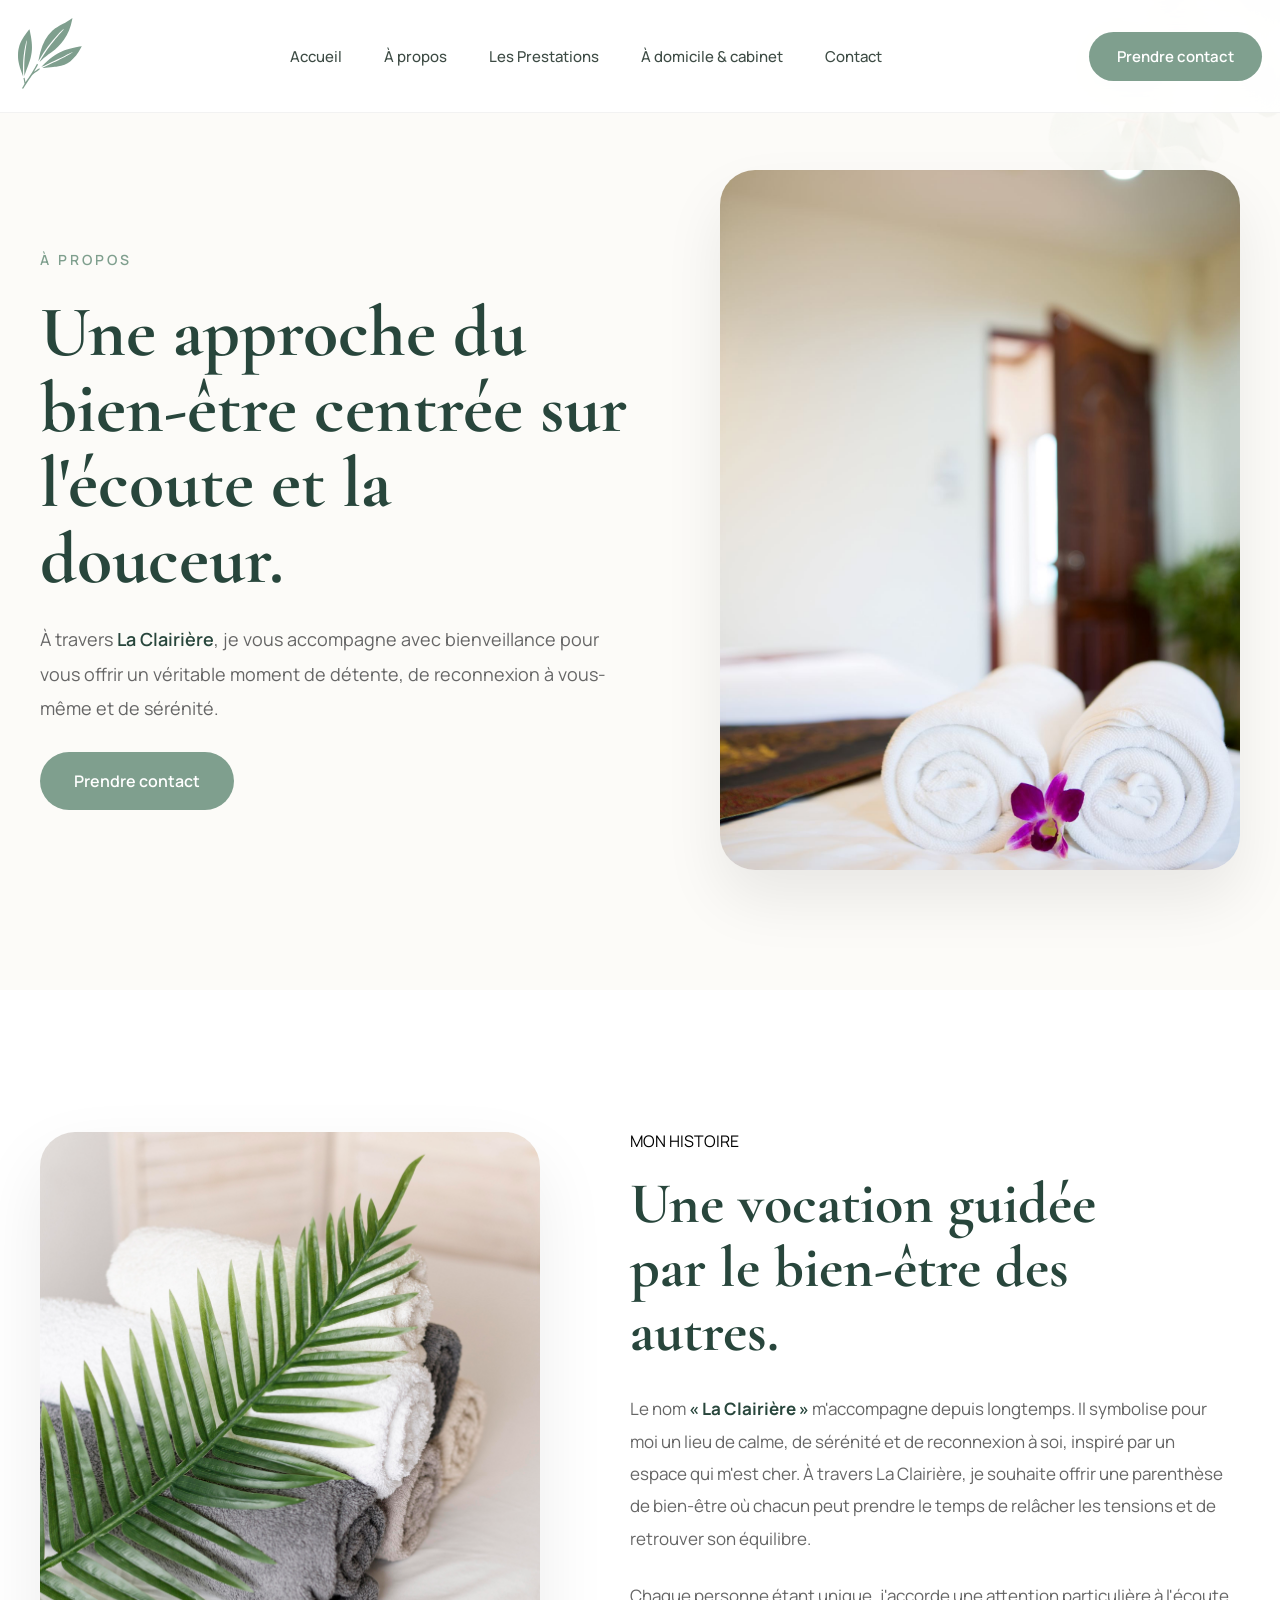
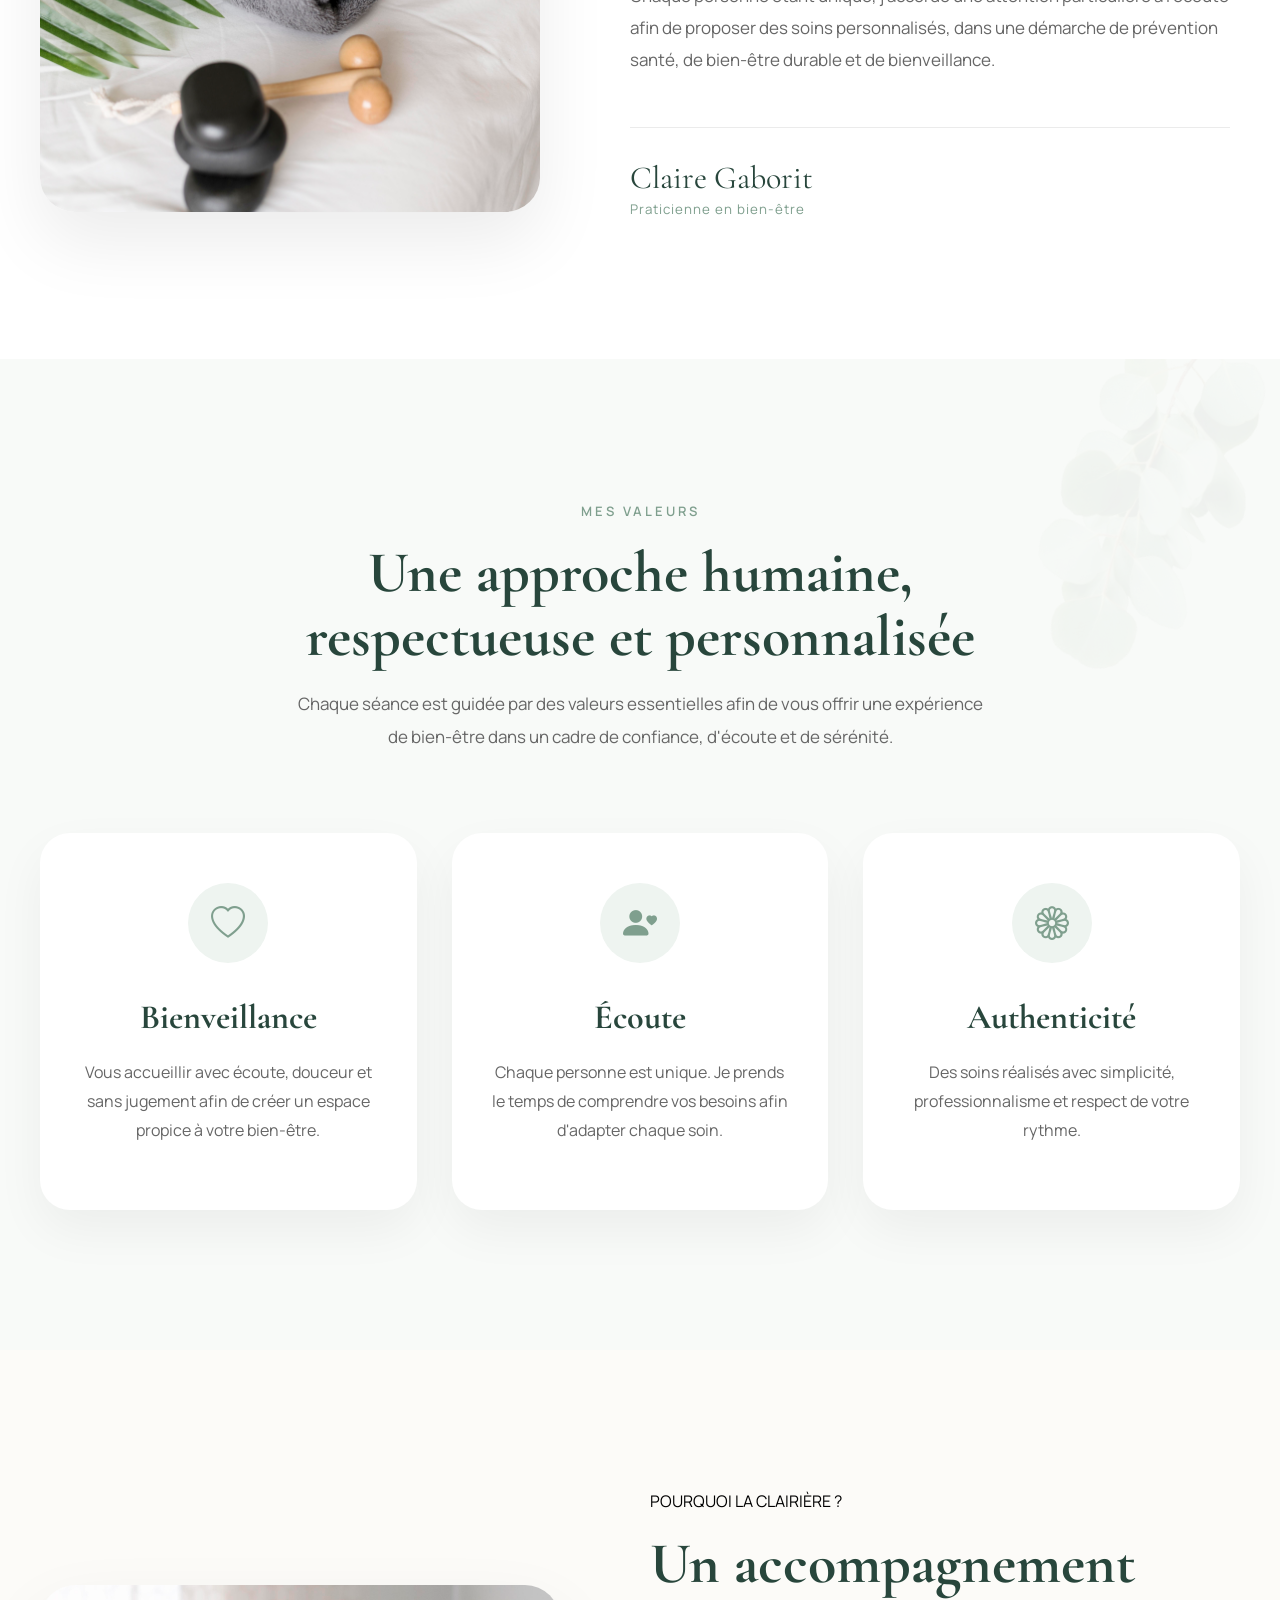
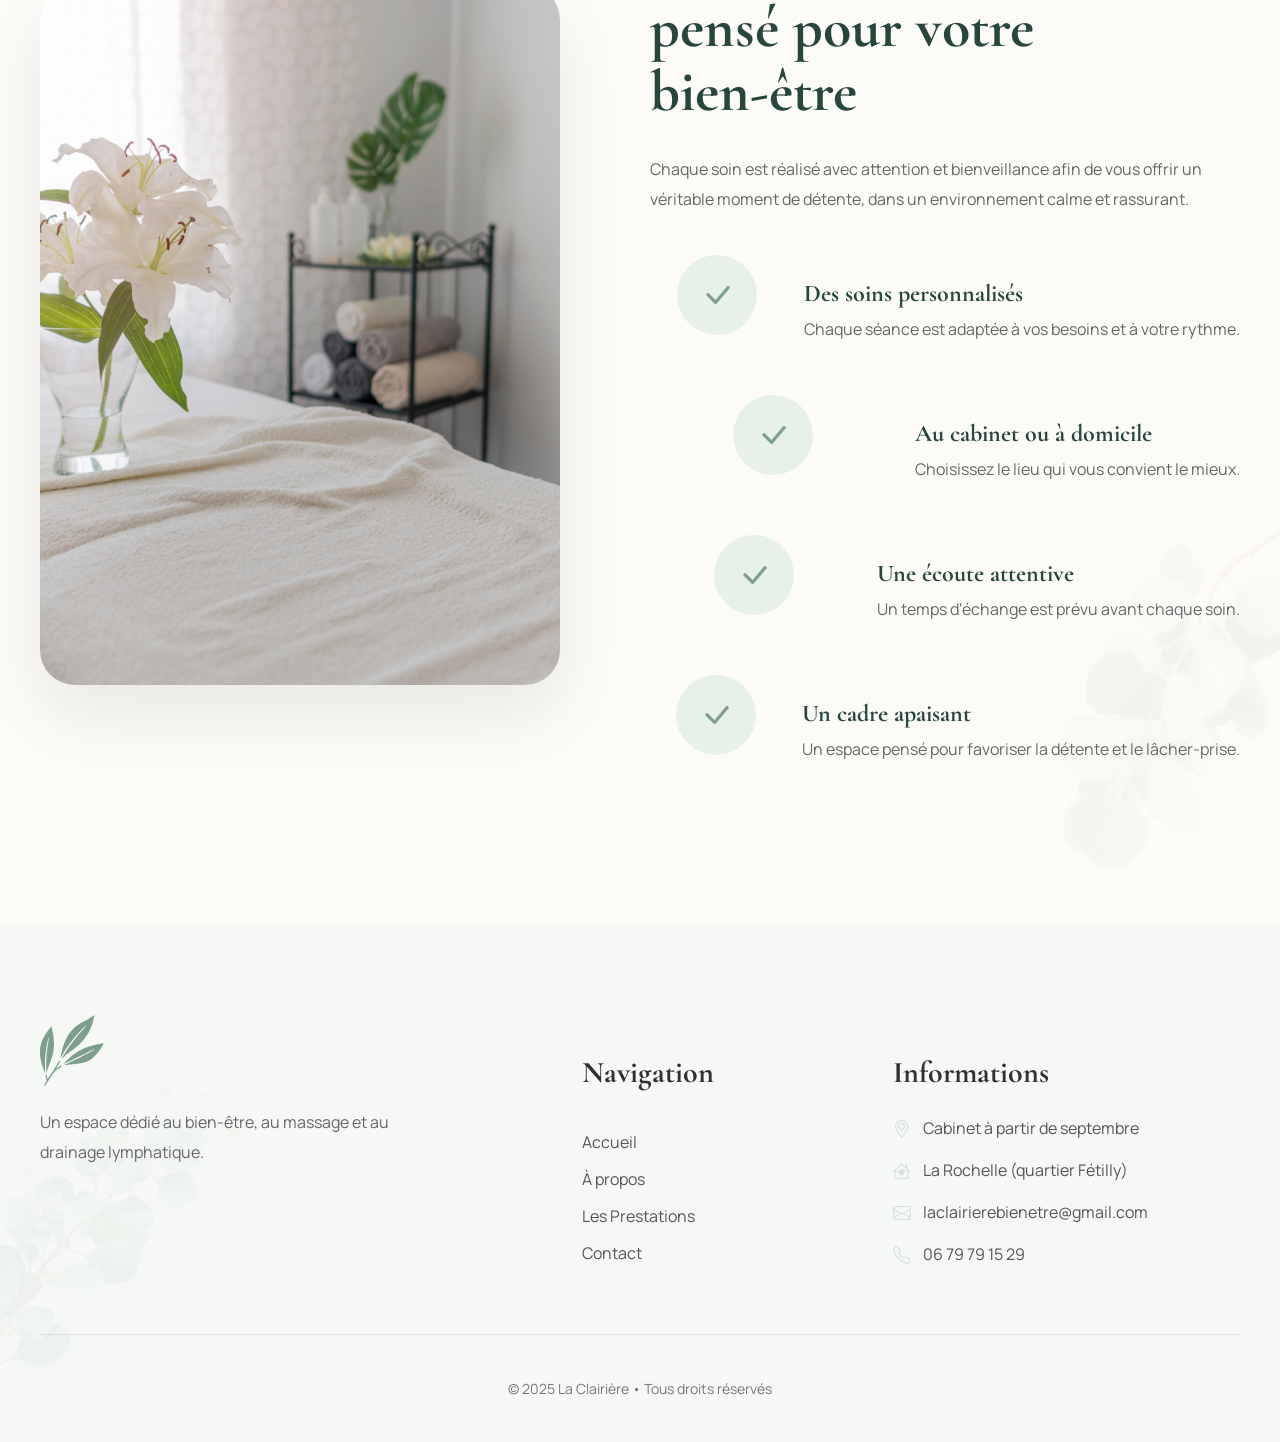
==== commit 500d8586: "modifications 29 juillet images, logo, barre de navigation," ====
--- a/apropos.html
+++ b/apropos.html
@@ -1,375 +1,425 @@
 <!DOCTYPE html>
-<html lang="en">
+<html lang="fr">
+
 <head>
     <meta charset="UTF-8">
     <meta name="viewport" content="width=device-width, initial-scale=1.0">
     <title>Document</title>
     <link rel="stylesheet" href="style.css">
     <link rel="stylesheet" href="https://cdn.jsdelivr.net/npm/bootstrap-icons@1.11.3/font/bootstrap-icons.min.css">
+    <link rel="preconnect" href="https://fonts.googleapis.com">
+    <link rel="stylesheet" href="https://cdnjs.cloudflare.com/ajax/libs/font-awesome/6.7.2/css/all.min.css">
+
+    <link
+        href="https://fonts.googleapis.com/css2?family=Cormorant+Garamond:wght@500;600;700&family=Manrope:wght@300;400;500;600&display=swap"
+        rel="stylesheet">
+
 </head>
+
 <body>
-     <div class="header-container">
-
-        <a href="assets/logo.png" class="logo">
-            <img src="" alt="La Clairière">
-        </a>
-
-        <nav class="nav">
-            <a href="index.html">Accueil</a>
-            <a href="apropos.html">À propos</a>
-            <a href="prestations.html">Les Prestations</a>
-            <a href="#">À domicile & cabinet</a>
-            <a href="#">Contact</a>
-        </nav>
-           <a href="#" class="btn-contact">
-            Prendre contact
-        </a>
-     </div>
-
-<section class="about-hero">
-
-    <div class="about-container">
-
-        <div class="about-content">
-
-            <span class="hero-subtitle">
-                À PROPOS
-            </span>
-
-            <h1>
-                Une approche du bien-être
-                centrée sur l'écoute
-                et la douceur.
-            </h1>
-
-            <p>
-                À travers <strong>La Clairière</strong>, je vous accompagne
-                avec bienveillance pour vous offrir un véritable moment
-                de détente, de reconnexion à vous-même et de sérénité.
-            </p>
-
-            <a href="#" class="btn-primary">
-                Prendre contact
+
+    <!-- HEADER -->
+
+    <header class="header">
+        <div class="header-container">
+
+            <a href="index.html" class="logo">
+                <!-- <img src="assets/logo.svg" alt="La Clairière"> -->
+                <svg class="logo" alt="La Clairière" width="64" height="71" viewBox="0 0 64 71" fill="none"
+                    xmlns="http://www.w3.org/2000/svg">
+                    <path
+                        d="M3.89186 70.4472C3.91186 70.3972 4.51186 69.3672 5.23186 68.1572C5.95186 66.9572 6.54186 65.9072 6.54186 65.8372C6.54186 65.7672 6.30186 64.4672 6.01186 62.9472C5.72186 61.4272 5.48186 60.1472 5.48186 60.1172C5.48186 60.0872 5.68186 60.0172 5.92186 59.9672C6.16186 59.9172 6.41186 59.8572 6.48186 59.8372C6.58186 59.8072 6.62186 59.9272 6.73186 60.4672C7.07186 62.2272 7.48186 64.1172 7.54186 64.1672C7.61186 64.2472 11.7619 58.1672 13.2119 55.8372C14.3119 54.0972 16.4619 50.3572 18.1819 47.2572C18.4819 46.6972 18.7919 46.1572 18.8619 46.0572L18.9819 45.8672L19.5419 46.1472C19.8519 46.2972 20.1019 46.4472 20.1019 46.4872C20.1019 46.5672 20.0019 46.7472 18.1619 50.0872C17.4419 51.3872 16.6819 52.7572 16.4819 53.1372L16.1119 53.8272L16.3719 53.6272C17.6219 52.6972 21.3119 50.1672 21.3419 50.2172C21.5019 50.4172 21.9219 51.3172 21.8719 51.3472C21.8419 51.3772 21.2619 51.7772 20.5919 52.2272C19.4519 52.9972 15.8219 55.6872 14.8119 56.5072C14.4519 56.7972 14.0319 57.3572 12.7319 59.1972C10.2419 62.7572 8.14186 65.9472 6.69186 68.3572L5.37186 70.5472H4.62186C4.05186 70.5472 3.87186 70.5272 3.89186 70.4572V70.4472Z"
+                        fill="white" />
+                    <path
+                        d="M4.64192 57.2558C2.16192 50.5258 1.27192 47.6758 0.641917 44.3158C0.111917 41.4858 -0.0480833 39.5558 0.0119167 36.7158C0.0719167 33.8258 0.331917 31.8458 0.981917 29.3658C2.22192 24.5558 4.38192 20.5258 9.00192 14.3558C10.4719 12.3958 11.4319 11.1758 11.4719 11.2158C11.5719 11.3258 12.4619 15.6458 12.8619 18.0058C14.4119 27.0658 14.3619 33.0058 12.6619 39.8658C12.1619 41.8958 11.4319 44.1458 10.3619 46.9458C7.82192 53.6158 7.36192 54.9058 6.76192 57.0758L6.50192 57.9858L6.45192 57.6058C6.37192 56.9858 6.24192 52.3058 6.24192 49.9858C6.25192 42.1658 6.82192 35.9958 8.49192 25.6958C8.90192 23.1458 8.95192 22.5358 8.76192 22.4658C8.62192 22.4158 8.48192 22.8158 8.10192 24.3058C6.70192 29.7758 5.63192 36.4758 5.24192 42.3358C5.00192 45.9258 4.93192 52.9058 5.10192 56.6358C5.15192 57.6558 5.17192 58.5058 5.15192 58.5258C5.13192 58.5458 4.91192 57.9658 4.64192 57.2458V57.2558Z"
+                        fill="white" />
+                    <path
+                        d="M24.4819 50.0543C24.7819 49.7643 30.3119 47.0043 35.9119 44.3643C39.4619 42.6843 45.1519 39.8543 47.2619 38.7243C50.1219 37.1843 54.0019 34.9343 54.4019 34.5743C54.6019 34.3943 54.6219 34.3343 54.5519 34.2643C54.4719 34.1843 54.3719 34.2043 54.0219 34.3443C53.5519 34.5343 50.1419 36.1843 46.6519 37.8843C42.9919 39.6843 40.8019 40.7243 37.1319 42.4343C35.9619 42.9843 34.0519 43.8643 32.9019 44.4043C29.2919 46.0843 26.5919 47.3943 24.9119 48.2843C24.0219 48.7543 23.2519 49.1243 23.2019 49.1043C23.0919 49.0743 27.0619 45.0943 28.3319 43.9743C32.4319 40.3443 36.1519 37.6443 40.1419 35.3643C45.4019 32.3743 51.4919 30.4343 61.4819 28.6043C62.7119 28.3743 63.732 28.2043 63.742 28.2243C63.762 28.2343 63.472 28.8243 63.102 29.5243C60.022 35.4443 56.4519 39.9943 52.2319 43.3843C48.9519 46.0243 44.6119 47.7443 39.3719 48.5043C38.1119 48.6843 35.9619 48.9043 32.9019 49.1643C29.1419 49.4743 25.8719 49.8443 24.6419 50.0843C24.4919 50.1143 24.4319 50.1043 24.4919 50.0543H24.4819Z"
+                        fill="white" />
+                    <path
+                        d="M21.702 43.6753C21.702 43.5853 22.612 41.9653 23.562 40.3653C27.312 34.0453 31.602 27.9953 36.632 21.9353C38.092 20.1653 38.462 19.7453 41.922 15.7653C45.422 11.7553 45.612 11.5253 45.612 11.3953C45.612 11.2153 45.412 11.2053 45.152 11.3653C44.782 11.5753 41.672 14.6753 39.902 16.5653C32.532 24.4653 26.772 32.2653 20.992 42.1553C20.722 42.6353 20.492 42.9353 20.482 42.8653C20.422 42.5553 21.922 35.6453 22.522 33.4353C24.772 25.2353 28.642 18.3753 33.802 13.3653C36.492 10.7653 39.142 8.97529 44.572 6.09529C48.392 4.06529 51.072 2.42529 53.372 0.695292C53.932 0.265292 54.412 -0.0447084 54.422 0.00529163C54.442 0.0452916 54.312 0.815292 54.142 1.70529C52.672 9.42529 50.042 15.8053 45.912 21.7653C42.492 26.6753 38.322 30.8453 33.152 34.5253C28.832 37.6053 26.592 39.3653 23.752 41.8953C23.022 42.5553 22.262 43.2253 22.062 43.4153C21.852 43.5953 21.692 43.7153 21.692 43.6853L21.702 43.6753Z"
+                        fill="white" />
+                </svg>
             </a>
 
-        </div>
-
-        <div class="about-image">
-
-            <img src="assets/claire.jpg" alt="Claire Gaborit">
-
-        </div>
-
-    </div>
-
-
-</section>
-
-<!-- MON HISTOIRE -->
-
-<section class="story">
-
-    <div class="story-container">
-
-        <div class="story-image">
-
-            <img src="assets/claire-story.jpg" alt="Claire Gaborit">
-
-        </div>
-
-        <div class="story-content">
-
-            <span class="section-subtitle">
-                MON HISTOIRE
-            </span>
-
-            <h2>
-                Une vocation guidée<br>
-                par le bien-être des autres.
-            </h2>
-
-             <p>
-        Le nom <strong>« La Clairière »</strong> m'accompagne depuis longtemps.
-        Il symbolise pour moi un lieu de calme, de sérénité et de reconnexion à soi,
-        inspiré par un espace qui m'est cher. À travers La Clairière, je souhaite offrir
-        une parenthèse de bien-être où chacun peut prendre le temps de relâcher les tensions
-        et de retrouver son équilibre.
-    </p>
-
-    <p>
-        Chaque personne étant unique, j'accorde une attention particulière à l'écoute
-        afin de proposer des soins personnalisés, dans une démarche de prévention santé,
-        de bien-être durable et de bienveillance.
-    </p>
-
-
-            <div class="story-signature">
-
-                <span>Claire Gaborit</span>
-
-                <small>Praticienne en bien-être</small>
-
-            </div>
-
-        </div>
-
-    </div>
-
-</section>
-<!-- ==========================
-        MES VALEURS
-========================== -->
-
-<section class="values">
-
-    <div class="values-container">
-
-        <div class="section-title">
-
-            <span class="section-subtitle">
-                MES VALEURS
-            </span>
-
-            <h2>
-                Une approche humaine,<br>
-                respectueuse et personnalisée
-            </h2>
-
-            <p>
-                Chaque séance est guidée par des valeurs essentielles afin de
-                vous offrir une expérience de bien-être dans un cadre de
-                confiance, d'écoute et de sérénité.
-            </p>
-
-        </div>
-
-        <div class="values-grid">
-
-            <!-- Carte 1 -->
-
-            <article class="value-card">
-
-                <div class="value-icon">
-
-                    <i class="bi bi-heart"></i>
-
-                </div>
-
-                <h3>Bienveillance</h3>
-
-                <p>
-                    Vous accueillir avec écoute, douceur et sans jugement afin
-                    de créer un espace propice à votre bien-être.
-                </p>
-
-            </article>
-
-            <!-- Carte 2 -->
-
-            <article class="value-card">
-
-                <div class="value-icon">
-
-                    <i class="bi bi-person-heart"></i>
-
-                </div>
-
-                <h3>Écoute</h3>
-
-                <p>
-                    Chaque personne est unique. Je prends le temps de comprendre
-                    vos besoins afin d'adapter chaque soin.
-                </p>
-
-            </article>
-
-            <!-- Carte 3 -->
-
-            <article class="value-card">
-
-                <div class="value-icon">
-
-                    <i class="bi bi-flower1"></i>
-
-                </div>
-
-                <h3>Authenticité</h3>
-
-                <p>
-                    Des soins réalisés avec simplicité, professionnalisme
-                    et respect de votre rythme.
-                </p>
-
-            </article>
-
-        </div>
-
-    </div>
-
-</section>
-
-<!-- ==========================
-    POURQUOI CHOISIR LA CLAIRIÈRE
-=========================== -->
-
-<section class="why">
-
-    <div class="why-container">
-
-        <div class="why-image">
-
-            <img src="assets/massage-table-with-white-sheets.jpg" alt="Cabinet La Clairière">
-
-        </div>
-
-        <div class="why-content">
-
-            <span class="section-subtitle">
-                POURQUOI LA CLAIRIÈRE ?
-            </span>
-
-            <h2>
-                Un accompagnement<br>
-                pensé pour votre bien-être
-            </h2>
-
-            <p>
-                Chaque soin est réalisé avec attention et bienveillance afin de
-                vous offrir un véritable moment de détente, dans un environnement
-                calme et rassurant.
-            </p>
-
-            <div class="why-list">
-
-                <div class="why-item">
-
-                    <div class="why-icon">
-                        <i class="bi bi-check-lg"></i>
-                    </div>
-
-                    <div>
-                        <h3>Des soins personnalisés</h3>
-                        <p>Chaque séance est adaptée à vos besoins et à votre rythme.</p>
-                    </div>
-
-                </div>
-
-                <div class="why-item">
-
-                    <div class="why-icon">
-                        <i class="bi bi-check-lg"></i>
-                    </div>
-
-                    <div>
-                        <h3>Au cabinet ou à domicile</h3>
-                        <p>Choisissez le lieu qui vous convient le mieux.</p>
-                    </div>
-
-                </div>
-
-                <div class="why-item">
-
-                    <div class="why-icon">
-                        <i class="bi bi-check-lg"></i>
-                    </div>
-
-                    <div>
-                        <h3>Une écoute attentive</h3>
-                        <p>Un temps d'échange est prévu avant chaque soin.</p>
-                    </div>
-
-                </div>
-
-                <div class="why-item">
-
-                    <div class="why-icon">
-                        <i class="bi bi-check-lg"></i>
-                    </div>
-
-                    <div>
-                        <h3>Un cadre apaisant</h3>
-                        <p>Un espace pensé pour favoriser la détente et le lâcher-prise.</p>
-                    </div>
-
-                </div>
-
-            </div>
-
-        </div>
-
-    </div>
-
-</section>
-
- <footer class="footer">
-
-    <div class="footer-container">
-
-        <div class="footer-top">
-
-            <div class="footer-brand">
-
-                <img src="assets/logo-footer.png" alt="La Clairière">
-
-                <p>
-                    Un espace dédié au bien-être, au massage
-                    et au drainage lymphatique.
-                </p>
-
-            </div>
-
-            <div class="footer-links">
-
-                <h4>Navigation</h4>
-
+            <nav class="nav">
                 <a href="index.html">Accueil</a>
                 <a href="apropos.html">À propos</a>
                 <a href="prestations.html">Les Prestations</a>
+                <a href="#">À domicile & cabinet</a>
                 <a href="#">Contact</a>
-
-            </div>
-
-            <div class="footer-contact">
-
-                <h4>Informations</h4>
-
-                <p>
-                    <i class="bi bi-geo-alt"></i>
-                    Cabinet à partir de septembre
-                </p>
-
-                <p>
-                    <i class="bi bi-house-heart"></i>
-                    Déplacement à domicile
-                </p>
-
-                <p>
-                    <i class="bi bi-envelope"></i>
-                    contact@laclairiere.fr
-                </p>
-
-                <p>
-                    <i class="bi bi-telephone"></i>
-                    06 00 00 00 00
-                </p>
-
-            </div>
-
-        </div>
-
-        <div class="footer-bottom">
-
-            <p>
-                © 2025 La Clairière • Tous droits réservés
-            </p>
-
-        </div>
-
-    </div>
-
-</footer>
- 
-
-
-
-
+            </nav>
+
+            <a href="#" class="btn-contact">
+                Prendre contact
+            </a>
+
+        </div>
+    </header>
+
+    <section class="about-hero">
+
+        <div class="about-container">
+
+            <div class="about-content">
+
+                <span class="hero-subtitle">
+                    À PROPOS
+                </span>
+
+                <h1>
+                    Une approche du bien-être
+                    centrée sur l'écoute
+                    et la douceur.
+                </h1>
+
+                <p>
+                    À travers <strong>La Clairière</strong>, je vous accompagne
+                    avec bienveillance pour vous offrir un véritable moment
+                    de détente, de reconnexion à vous-même et de sérénité.
+                </p>
+
+                <a href="#" class="btn-primary">
+                    Prendre contact
+                </a>
+
+            </div>
+
+            <div class="about-image">
+
+                <img src="assets/interior-modern-comfortable-hotel-room.jpg" alt="Claire Gaborit">
+
+            </div>
+
+        </div>
+
+
+    </section>
+
+    <!-- MON HISTOIRE -->
+
+    <section class="story">
+
+        <div class="story-container">
+
+            <div class="story-image">
+
+                <img src="assets/high-angle-arrangement-with-towels.jpg" alt="Claire Gaborit">
+
+            </div>
+
+            <div class="story-content">
+
+                <span class="section-subtitle">
+                    MON HISTOIRE
+                </span>
+
+                <h2>
+                    Une vocation guidée<br>
+                    par le bien-être des autres.
+                </h2>
+
+                <p>
+                    Le nom <strong>« La Clairière »</strong> m'accompagne depuis longtemps.
+                    Il symbolise pour moi un lieu de calme, de sérénité et de reconnexion à soi,
+                    inspiré par un espace qui m'est cher. À travers La Clairière, je souhaite offrir
+                    une parenthèse de bien-être où chacun peut prendre le temps de relâcher les tensions
+                    et de retrouver son équilibre.
+                </p>
+
+                <p>
+                    Chaque personne étant unique, j'accorde une attention particulière à l'écoute
+                    afin de proposer des soins personnalisés, dans une démarche de prévention santé,
+                    de bien-être durable et de bienveillance.
+                </p>
+
+
+                <div class="story-signature">
+
+                    <span>Claire Gaborit</span>
+
+                    <small>Praticienne en bien-être</small>
+
+                </div>
+
+            </div>
+
+        </div>
+
+    </section>
+    <!-- ==========================
+        MES VALEURS
+========================== -->
+
+    <section class="values">
+
+        <div class="values-container">
+
+            <div class="section-title">
+
+                <span class="section-subtitle">
+                    MES VALEURS
+                </span>
+
+                <h2>
+                    Une approche humaine,<br>
+                    respectueuse et personnalisée
+                </h2>
+
+                <p>
+                    Chaque séance est guidée par des valeurs essentielles afin de
+                    vous offrir une expérience de bien-être dans un cadre de
+                    confiance, d'écoute et de sérénité.
+                </p>
+
+            </div>
+
+            <div class="values-grid">
+
+                <!-- Carte 1 -->
+
+                <article class="value-card">
+
+                    <div class="value-icon">
+
+                        <i class="bi bi-heart"></i>
+
+                    </div>
+
+                    <h3>Bienveillance</h3>
+
+                    <p>
+                        Vous accueillir avec écoute, douceur et sans jugement afin
+                        de créer un espace propice à votre bien-être.
+                    </p>
+
+                </article>
+
+                <!-- Carte 2 -->
+
+                <article class="value-card">
+
+                    <div class="value-icon">
+
+                        <i class="bi bi-person-heart"></i>
+
+                    </div>
+
+                    <h3>Écoute</h3>
+
+                    <p>
+                        Chaque personne est unique. Je prends le temps de comprendre
+                        vos besoins afin d'adapter chaque soin.
+                    </p>
+
+                </article>
+
+                <!-- Carte 3 -->
+
+                <article class="value-card">
+
+                    <div class="value-icon">
+
+                        <i class="bi bi-flower1"></i>
+
+                    </div>
+
+                    <h3>Authenticité</h3>
+
+                    <p>
+                        Des soins réalisés avec simplicité, professionnalisme
+                        et respect de votre rythme.
+                    </p>
+
+                </article>
+
+            </div>
+
+        </div>
+
+    </section>
+
+    <!-- ==========================
+    POURQUOI CHOISIR LA CLAIRIÈRE
+=========================== -->
+
+    <section class="why">
+
+        <div class="why-container">
+
+            <div class="why-image">
+
+                <img src="assets/massage-table-with-white-sheets.jpg" alt="Cabinet La Clairière">
+
+            </div>
+
+            <div class="why-content">
+
+                <span class="section-subtitle">
+                    POURQUOI LA CLAIRIÈRE ?
+                </span>
+
+                <h2>
+                    Un accompagnement<br>
+                    pensé pour votre bien-être
+                </h2>
+
+                <p>
+                    Chaque soin est réalisé avec attention et bienveillance afin de
+                    vous offrir un véritable moment de détente, dans un environnement
+                    calme et rassurant.
+                </p>
+
+                <div class="why-list">
+
+                    <div class="why-item">
+
+                        <div class="why-icon">
+                            <i class="bi bi-check-lg"></i>
+                        </div>
+
+                        <div>
+                            <h3>Des soins personnalisés</h3>
+                            <p>Chaque séance est adaptée à vos besoins et à votre rythme.</p>
+                        </div>
+
+                    </div>
+
+                    <div class="why-item">
+
+                        <div class="why-icon">
+                            <i class="bi bi-check-lg"></i>
+                        </div>
+
+                        <div>
+                            <h3>Au cabinet ou à domicile</h3>
+                            <p>Choisissez le lieu qui vous convient le mieux.</p>
+                        </div>
+
+                    </div>
+
+                    <div class="why-item">
+
+                        <div class="why-icon">
+                            <i class="bi bi-check-lg"></i>
+                        </div>
+
+                        <div>
+                            <h3>Une écoute attentive</h3>
+                            <p>Un temps d'échange est prévu avant chaque soin.</p>
+                        </div>
+
+                    </div>
+
+                    <div class="why-item">
+
+                        <div class="why-icon">
+                            <i class="bi bi-check-lg"></i>
+                        </div>
+
+                        <div>
+                            <h3>Un cadre apaisant</h3>
+                            <p>Un espace pensé pour favoriser la détente et le lâcher-prise.</p>
+                        </div>
+
+                    </div>
+
+                </div>
+
+            </div>
+
+        </div>
+
+    </section>
+
+    <footer class="footer">
+
+        <div class="footer-container">
+
+            <div class="footer-top">
+
+                <div class="footer-brand">
+
+                    <!-- <img src="assets/Group.svg" alt="La Clairière"> -->
+                     <a href="index.html" class="logo">
+                <!-- <img src="assets/logo.svg" alt="La Clairière"> -->
+                <svg class="logo" alt="La Clairière" width="64" height="71" viewBox="0 0 64 71" fill="none"
+                    xmlns="http://www.w3.org/2000/svg">
+                    <path
+                        d="M3.89186 70.4472C3.91186 70.3972 4.51186 69.3672 5.23186 68.1572C5.95186 66.9572 6.54186 65.9072 6.54186 65.8372C6.54186 65.7672 6.30186 64.4672 6.01186 62.9472C5.72186 61.4272 5.48186 60.1472 5.48186 60.1172C5.48186 60.0872 5.68186 60.0172 5.92186 59.9672C6.16186 59.9172 6.41186 59.8572 6.48186 59.8372C6.58186 59.8072 6.62186 59.9272 6.73186 60.4672C7.07186 62.2272 7.48186 64.1172 7.54186 64.1672C7.61186 64.2472 11.7619 58.1672 13.2119 55.8372C14.3119 54.0972 16.4619 50.3572 18.1819 47.2572C18.4819 46.6972 18.7919 46.1572 18.8619 46.0572L18.9819 45.8672L19.5419 46.1472C19.8519 46.2972 20.1019 46.4472 20.1019 46.4872C20.1019 46.5672 20.0019 46.7472 18.1619 50.0872C17.4419 51.3872 16.6819 52.7572 16.4819 53.1372L16.1119 53.8272L16.3719 53.6272C17.6219 52.6972 21.3119 50.1672 21.3419 50.2172C21.5019 50.4172 21.9219 51.3172 21.8719 51.3472C21.8419 51.3772 21.2619 51.7772 20.5919 52.2272C19.4519 52.9972 15.8219 55.6872 14.8119 56.5072C14.4519 56.7972 14.0319 57.3572 12.7319 59.1972C10.2419 62.7572 8.14186 65.9472 6.69186 68.3572L5.37186 70.5472H4.62186C4.05186 70.5472 3.87186 70.5272 3.89186 70.4572V70.4472Z"
+                        fill="white" />
+                    <path
+                        d="M4.64192 57.2558C2.16192 50.5258 1.27192 47.6758 0.641917 44.3158C0.111917 41.4858 -0.0480833 39.5558 0.0119167 36.7158C0.0719167 33.8258 0.331917 31.8458 0.981917 29.3658C2.22192 24.5558 4.38192 20.5258 9.00192 14.3558C10.4719 12.3958 11.4319 11.1758 11.4719 11.2158C11.5719 11.3258 12.4619 15.6458 12.8619 18.0058C14.4119 27.0658 14.3619 33.0058 12.6619 39.8658C12.1619 41.8958 11.4319 44.1458 10.3619 46.9458C7.82192 53.6158 7.36192 54.9058 6.76192 57.0758L6.50192 57.9858L6.45192 57.6058C6.37192 56.9858 6.24192 52.3058 6.24192 49.9858C6.25192 42.1658 6.82192 35.9958 8.49192 25.6958C8.90192 23.1458 8.95192 22.5358 8.76192 22.4658C8.62192 22.4158 8.48192 22.8158 8.10192 24.3058C6.70192 29.7758 5.63192 36.4758 5.24192 42.3358C5.00192 45.9258 4.93192 52.9058 5.10192 56.6358C5.15192 57.6558 5.17192 58.5058 5.15192 58.5258C5.13192 58.5458 4.91192 57.9658 4.64192 57.2458V57.2558Z"
+                        fill="white" />
+                    <path
+                        d="M24.4819 50.0543C24.7819 49.7643 30.3119 47.0043 35.9119 44.3643C39.4619 42.6843 45.1519 39.8543 47.2619 38.7243C50.1219 37.1843 54.0019 34.9343 54.4019 34.5743C54.6019 34.3943 54.6219 34.3343 54.5519 34.2643C54.4719 34.1843 54.3719 34.2043 54.0219 34.3443C53.5519 34.5343 50.1419 36.1843 46.6519 37.8843C42.9919 39.6843 40.8019 40.7243 37.1319 42.4343C35.9619 42.9843 34.0519 43.8643 32.9019 44.4043C29.2919 46.0843 26.5919 47.3943 24.9119 48.2843C24.0219 48.7543 23.2519 49.1243 23.2019 49.1043C23.0919 49.0743 27.0619 45.0943 28.3319 43.9743C32.4319 40.3443 36.1519 37.6443 40.1419 35.3643C45.4019 32.3743 51.4919 30.4343 61.4819 28.6043C62.7119 28.3743 63.732 28.2043 63.742 28.2243C63.762 28.2343 63.472 28.8243 63.102 29.5243C60.022 35.4443 56.4519 39.9943 52.2319 43.3843C48.9519 46.0243 44.6119 47.7443 39.3719 48.5043C38.1119 48.6843 35.9619 48.9043 32.9019 49.1643C29.1419 49.4743 25.8719 49.8443 24.6419 50.0843C24.4919 50.1143 24.4319 50.1043 24.4919 50.0543H24.4819Z"
+                        fill="white" />
+                    <path
+                        d="M21.702 43.6753C21.702 43.5853 22.612 41.9653 23.562 40.3653C27.312 34.0453 31.602 27.9953 36.632 21.9353C38.092 20.1653 38.462 19.7453 41.922 15.7653C45.422 11.7553 45.612 11.5253 45.612 11.3953C45.612 11.2153 45.412 11.2053 45.152 11.3653C44.782 11.5753 41.672 14.6753 39.902 16.5653C32.532 24.4653 26.772 32.2653 20.992 42.1553C20.722 42.6353 20.492 42.9353 20.482 42.8653C20.422 42.5553 21.922 35.6453 22.522 33.4353C24.772 25.2353 28.642 18.3753 33.802 13.3653C36.492 10.7653 39.142 8.97529 44.572 6.09529C48.392 4.06529 51.072 2.42529 53.372 0.695292C53.932 0.265292 54.412 -0.0447084 54.422 0.00529163C54.442 0.0452916 54.312 0.815292 54.142 1.70529C52.672 9.42529 50.042 15.8053 45.912 21.7653C42.492 26.6753 38.322 30.8453 33.152 34.5253C28.832 37.6053 26.592 39.3653 23.752 41.8953C23.022 42.5553 22.262 43.2253 22.062 43.4153C21.852 43.5953 21.692 43.7153 21.692 43.6853L21.702 43.6753Z"
+                        fill="white" />
+                </svg>
+            </a>
+
+                    <p>
+                        Un espace dédié au bien-être, au massage
+                        et au drainage lymphatique.
+                    </p>
+
+                </div>
+
+                <div class="footer-links">
+
+                    <h4>Navigation</h4>
+
+                    <a href="index.html">Accueil</a>
+                    <a href="apropos.html">À propos</a>
+                    <a href="prestations.html">Les Prestations</a>
+                    <a href="#">Contact</a>
+
+                </div>
+
+                <div class="footer-contact">
+
+                    <h4>Informations</h4>
+
+                    <p>
+                        <i class="bi bi-geo-alt"></i>
+                        Cabinet à partir de septembre
+                    </p>
+
+                    <p>
+                        <i class="bi bi-house-heart"></i>
+                        La Rochelle (quartier Fétilly)
+                    </p>
+
+                    <p>
+                        <i class="bi bi-envelope"></i>
+                        laclairierebienetre@gmail.com
+                    </p>
+
+                    <p>
+                        <i class="bi bi-telephone"></i>
+                        06 79 79 15 29
+                    </p>
+
+                </div>
+
+            </div>
+
+            <div class="footer-bottom">
+
+                <p>
+                    © 2025 La Clairière • Tous droits réservés
+                </p>
+
+            </div>
+
+        </div>
+
+    </footer>
+
+
+
+</body>
+
+</html>
--- a/style.css
+++ b/style.css
@@ -1,3 +1,14 @@
+img{
+    max-width: 100%;
+}
+body{
+    margin: 0;
+}
+.logo{
+    path{
+        fill: #7F9F8E;
+    }
+}
 /* HEADER */
 
 .header{
@@ -17,7 +28,7 @@
     display:flex;
     justify-content:space-between;
     align-items:center;
-    padding:18px 0;
+    padding:18px;
 }
 
 
@@ -867,9 +878,10 @@
     grid-template-columns:1fr 420px;
     align-items:center;
  
-    background:#7f9f8e1a;
+    background:#7f9f8e61;
     border-radius:24px;
     overflow:hidden;
+    
 }
  
 .opening-text{
@@ -887,8 +899,9 @@
 .opening-text p{
     color:#666;
     line-height:1.8;
-    max-width:420px;
+    max-width:525px;
     margin-bottom:30px;
+    font-size: 20px;
 }
  
 .btn-opening{
@@ -3529,30 +3542,10 @@
     transform:rotate(-20deg);
 
 }
-@media(max-width:992px){
-
-.drainage-cta{
-
-    padding:90px 0;
-
-}
-
-.drainage-cta h2{
-
-    font-size:46px;
-
-}
-
-.drainage-cta p{
-
-    font-size:17px;
-
-}
-
-}
-
-
-
-
-
-
+
+
+
+
+
+
+
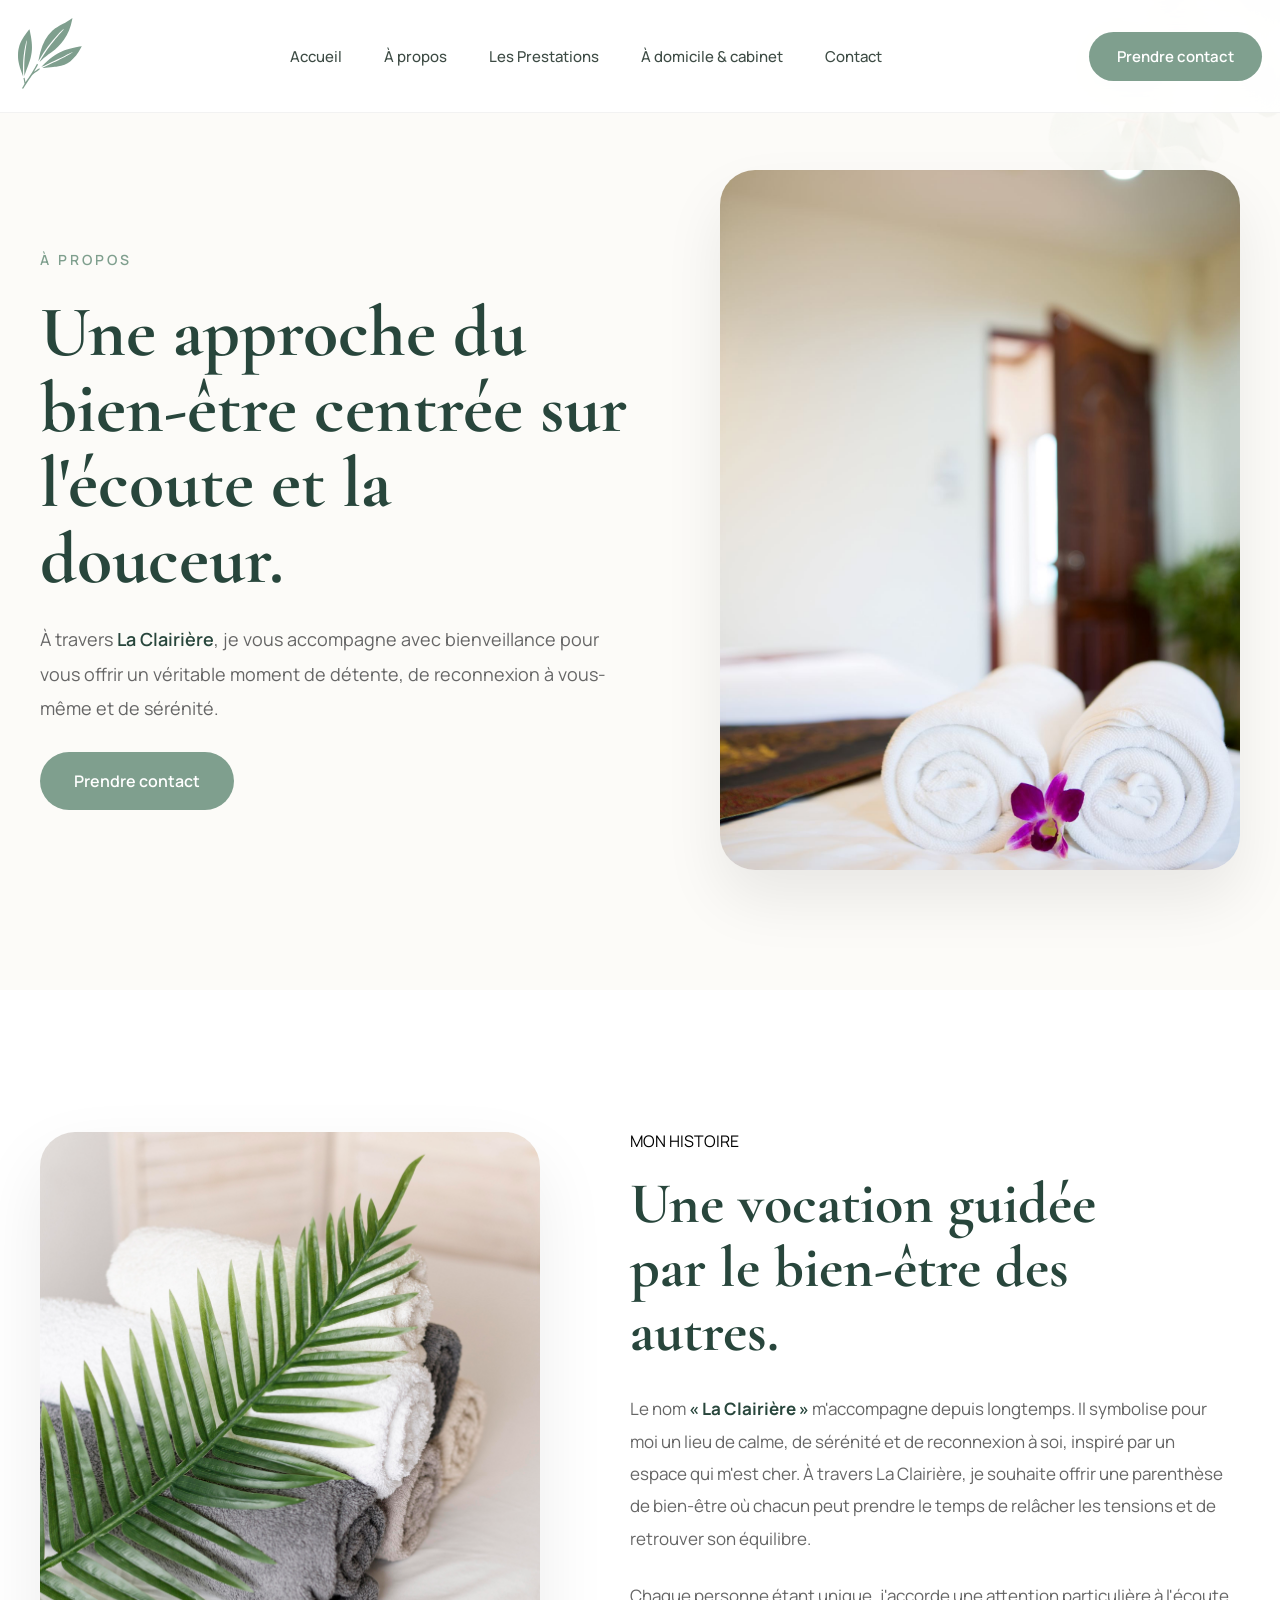
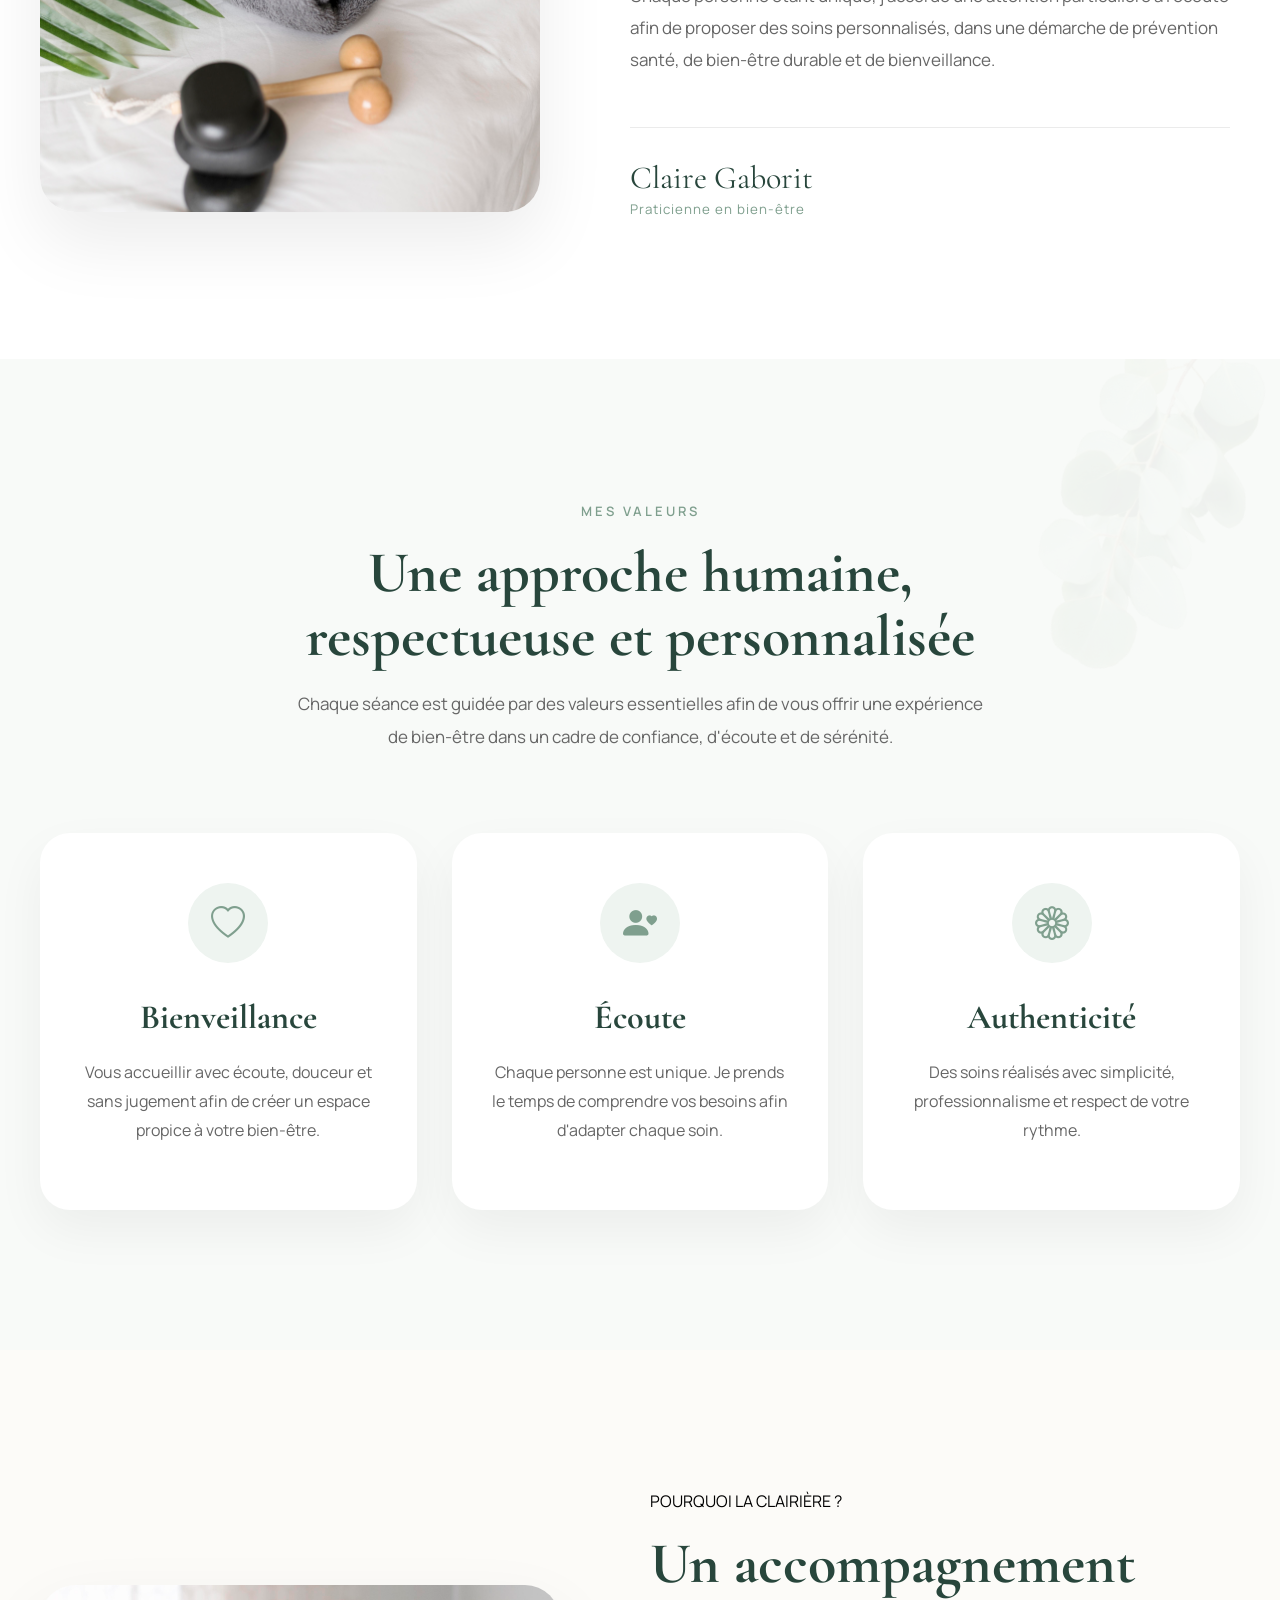
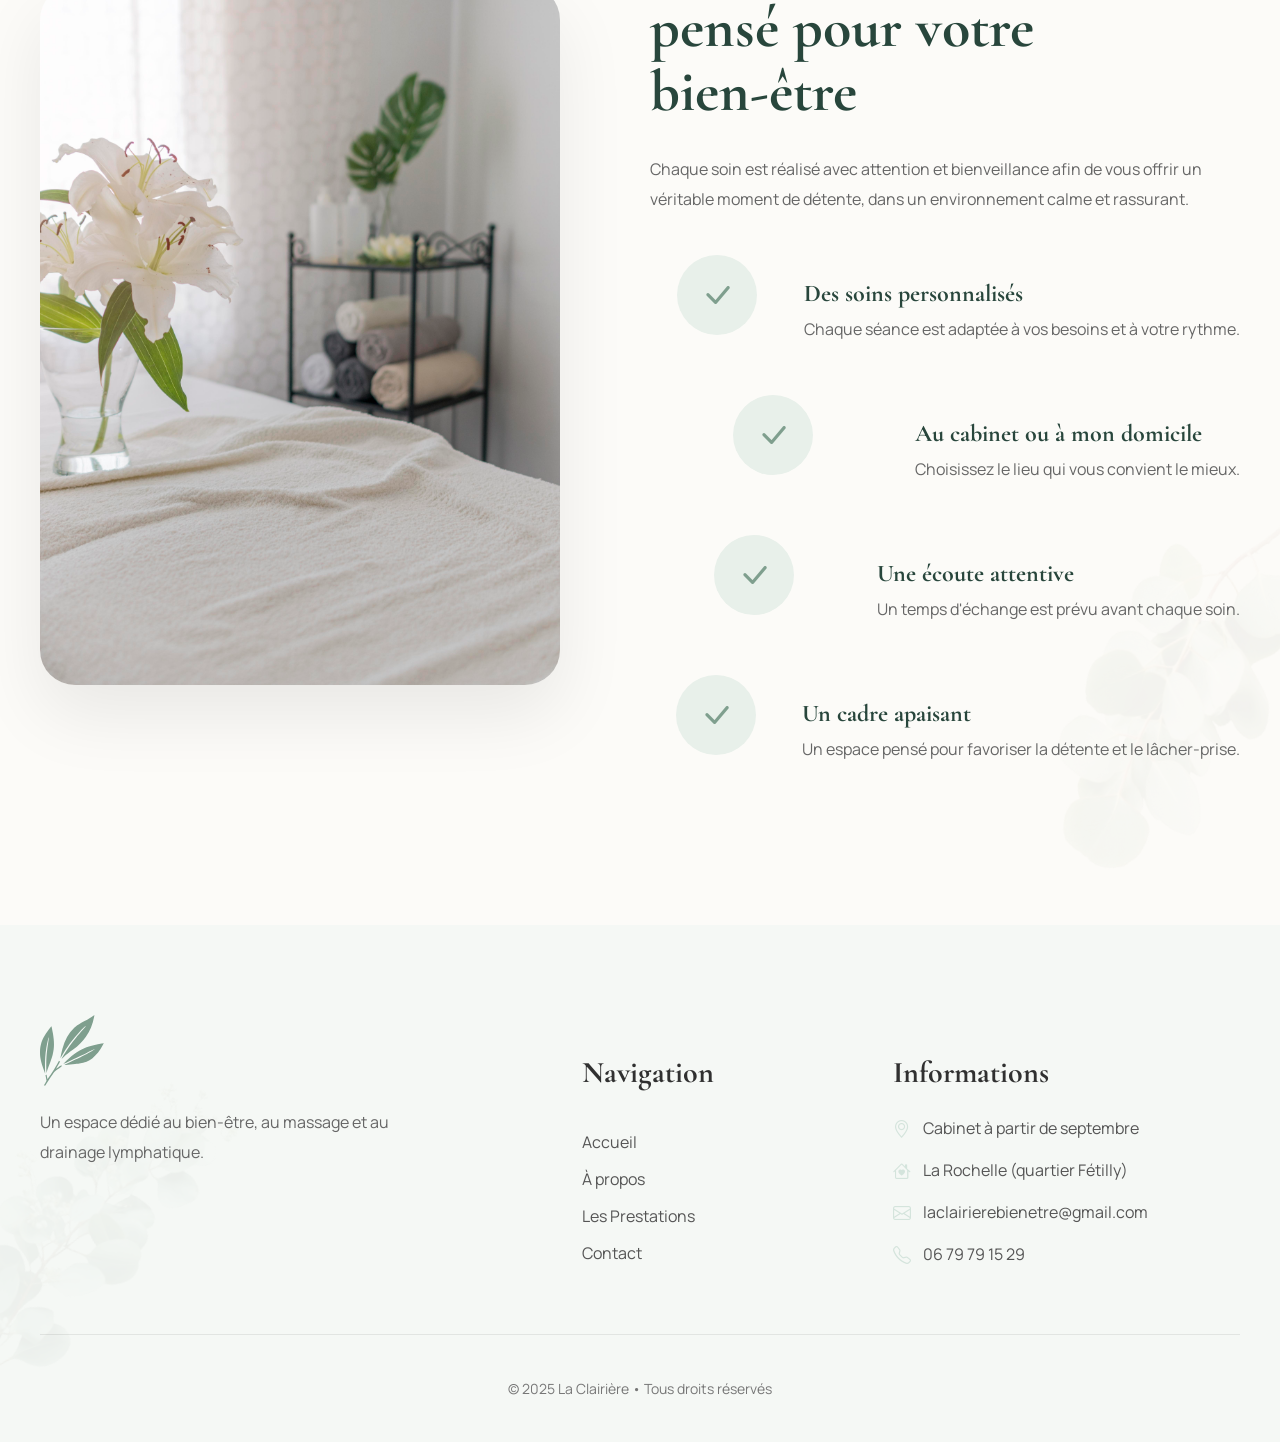
==== commit 85601c42: "section opening modification" ====
--- a/apropos.html
+++ b/apropos.html
@@ -13,6 +13,11 @@
     <link
         href="https://fonts.googleapis.com/css2?family=Cormorant+Garamond:wght@500;600;700&family=Manrope:wght@300;400;500;600&display=swap"
         rel="stylesheet">
+        <link rel="icon" type="image/png" href="/favicon-96x96.png" sizes="96x96" />
+ <link rel="icon" type="image/svg+xml" href="/favicon.svg" />
+<link rel="shortcut icon" href="/favicon.ico" />
+<link rel="apple-touch-icon" sizes="180x180" href="/apple-touch-icon.png" />
+<link rel="manifest" href="/site.webmanifest" />
 
 </head>
 
@@ -46,8 +51,8 @@
                 <a href="index.html">Accueil</a>
                 <a href="apropos.html">À propos</a>
                 <a href="prestations.html">Les Prestations</a>
-                <a href="#">À domicile & cabinet</a>
-                <a href="#">Contact</a>
+                <a href="lieux.html">À domicile & cabinet</a>
+                <a href="contact.html">Contact</a>
             </nav>
 
             <a href="#" class="btn-contact">
@@ -292,7 +297,7 @@
                         </div>
 
                         <div>
-                            <h3>Au cabinet ou à domicile</h3>
+                            <h3>Au cabinet ou à mon domicile</h3>
                             <p>Choisissez le lieu qui vous convient le mieux.</p>
                         </div>
 
@@ -374,7 +379,7 @@
                     <a href="index.html">Accueil</a>
                     <a href="apropos.html">À propos</a>
                     <a href="prestations.html">Les Prestations</a>
-                    <a href="#">Contact</a>
+                    <a href="contact.html">Contact</a>
 
                 </div>
 
--- a/style.css
+++ b/style.css
@@ -866,11 +866,417 @@
  
 }
 /* OUVERTURE */
+.opening-content{
+
+    transition:.6s;
+
+}
+
+.opening-content:hover{
+
+    transform:translateY(-8px);
+
+    box-shadow:
+    0 40px 90px rgba(0,0,0,.08);
+
+}
+.opening-content::before{
+
+    animation:halo 8s ease-in-out infinite;
+
+}
+
+@keyframes halo{
+
+    0%,100%{
+
+        transform:scale(1);
+
+        opacity:.10;
+
+    }
+
+    50%{
+
+        transform:scale(1.25);
+
+        opacity:.22;
+
+    }
+
+}
+.leaf{
+
+    position:absolute;
+
+    width:120px;
+
+    opacity:.12;
+
+}
+
+.leaf1{
+
+    left:-30px;
+
+    top:20px;
+
+    animation:leafFloat1 8s ease-in-out infinite;
+
+}
+
+.leaf2{
+
+    right:-20px;
+
+    bottom:20px;
+
+    animation:leafFloat2 10s ease-in-out infinite;
+
+}
+
+@keyframes leafFloat1{
+
+    0%,100%{
+
+        transform:translateY(0) rotate(-8deg);
+
+    }
+
+    50%{
+
+        transform:translateY(-30px) rotate(8deg);
+
+    }
+
+}
+
+@keyframes leafFloat2{
+
+    0%,100%{
+
+        transform:translateY(0) rotate(12deg);
+
+    }
+
+    50%{
+
+        transform:translateY(25px) rotate(-8deg);
+
+    }
+
+}
+.spark{
+
+    position:absolute;
+
+    color:#7F9F8E;
+
+    opacity:.25;
+
+    animation:twinkle 3s infinite;
+
+}
+
+.sparkle1{
+
+    top:40px;
+
+    right:120px;
+
+}
+
+.sparkle2{
+
+    bottom:80px;
+
+    left:100px;
+
+    animation-delay:1s;
+
+}
+
+.sparkle3{
+
+    top:180px;
+
+    left:60px;
+
+    animation-delay:2s;
+
+}
+
+@keyframes twinkle{
+
+    0%,100%{
+
+        opacity:.2;
+
+        transform:scale(1);
+
+    }
+
+    50%{
+
+        opacity:1;
+
+        transform:scale(1.6);
+
+    }
+
+}
+.opening h2{
+
+    animation:titleZoom 1.2s cubic-bezier(.2,.8,.2,1);
+
+}
+
+@keyframes titleZoom{
+
+    from{
+
+        opacity:0;
+
+        transform:translateY(40px) scale(.85);
+
+    }
+
+    to{
+
+        opacity:1;
+
+        transform:translateY(0) scale(1);
+
+    }
+
+}
+.btn-opening{
+
+    position:relative;
+
+    overflow:hidden;
+
+}
+
+.btn-opening::before{
+
+    content:"";
+
+    position:absolute;
+
+    top:0;
+
+    left:-120%;
+
+    width:70%;
+
+    height:100%;
+
+    background:
+
+    linear-gradient(
+        90deg,
+        transparent,
+        rgba(255,255,255,.5),
+        transparent
+    );
+
+    animation:shine 4s infinite;
+
+}
+
+@keyframes shine{
+
+    100%{
+
+        left:140%;
+
+    }
+
+}
+
+/* ===========================
+        OPENING SECTION
+=========================== */
+
 .opening{
-    padding:80px 20px;
-}
- 
+    padding:120px 20px;
+    background:#FCFBF8;
+}
+
 .opening-content{
+
+    position:relative;
+
+    max-width:1000px;
+
+    margin:auto;
+
+    padding:90px 70px;
+
+    text-align:center;
+
+    background:white;
+
+    border-radius:35px;
+
+    overflow:hidden;
+
+    border:1px solid rgba(127,159,142,.15);
+
+    box-shadow:
+        0 20px 60px rgba(0,0,0,.06);
+
+    transition:
+        transform .6s ease,
+        box-shadow .6s ease;
+
+}
+
+.opening-content:hover{
+
+    transform:translateY(-8px);
+
+    box-shadow:
+        0 35px 90px rgba(0,0,0,.08);
+
+}
+
+.opening-content::before{
+
+    content:"";
+
+    position:absolute;
+
+    width:420px;
+    height:420px;
+
+    border-radius:50%;
+
+    background:#7f9f8ed4;
+
+    opacity:.08;
+
+    filter:blur(90px);
+
+    top:-170px;
+    right:-120px;
+
+    z-index:0;
+
+    animation:halo 8s ease-in-out infinite;
+
+}
+
+.opening-content>*{
+
+    position:relative;
+
+    z-index:2;
+
+}
+.opening-label{
+
+    display:inline-flex;
+
+    align-items:center;
+
+    gap:10px;
+
+    padding:12px 24px;
+
+    margin-bottom:30px;
+
+    border-radius:50px;
+
+    background:#F5F8F6;
+
+    color:#7F9F8E;
+
+    font-size:14px;
+
+    font-weight:700;
+
+    letter-spacing:1px;
+    margin: 0;
+    left: 31px;
+    position: absolute;
+    top: 28px;
+    border: 1px solid #7f9f8e36;
+    background: rgb(208 228 215 / 30%);
+
+}
+.opening h2{
+
+    font-family:"Cormorant Garamond", serif;
+
+    font-size:72px;
+
+    color:#28463C;
+
+    line-height:1.1;
+
+    margin-bottom:25px;
+
+    animation:titleZoom 1s ease;
+    margin-top: 12px;
+
+}
+
+.opening h2 span{
+
+    color:#7F9F8E;
+
+}
+.opening p{
+
+    max-width:620px;
+
+    margin:0 auto 45px;
+
+    color:#666;
+
+    font-size:18px;
+
+    line-height:1.8;
+
+}
+.btn-opening{
+
+    display:inline-flex;
+
+    align-items:center;
+
+    justify-content:center;
+
+    padding:18px 42px;
+
+    border-radius:50px;
+
+    background:#7F9F8E;
+
+    color:white;
+
+    text-decoration:none;
+
+    font-weight:600;
+
+    position:relative;
+
+    overflow:hidden;
+
+    transition:.4s;
+
+}
+
+.btn-opening:hover{
+
+    background:#28463C;
+
+    transform:translateY(-4px);
+
+}
+/* .opening-content{
     max-width:1200px;
     margin:auto;
  
@@ -967,7 +1373,7 @@
     pointer-events: none;
 
     z-index: 0;
-}
+} */
 /* FOOTER */
 .footer{
 
@@ -3544,8 +3950,675 @@
 }
 
 
-
-
-
-
-
+/* Section */
+.locations{
+    padding:100px 8%;
+    background:#f8f5f2;
+}
+
+.container{
+    max-width:1200px;
+    margin:auto;
+}
+
+/* Titre */
+.title{
+    text-align:center;
+    margin-bottom:70px;
+}
+
+.title h1{
+    font-size:48px;
+    color:#222;
+    margin-bottom:20px;
+}
+
+.title p{
+    max-width:700px;
+    margin:auto;
+    color:#666;
+    line-height:1.7;
+    font-size:18px;
+}
+
+/* Cartes */
+.cards{
+    display:grid;
+    grid-template-columns:repeat(auto-fit,minmax(350px,1fr));
+    gap:35px;
+}
+
+.card{
+    background:#fff;
+    border-radius:20px;
+    overflow:hidden;
+    box-shadow:0 10px 30px rgba(0,0,0,.08);
+    transition:.3s;
+}
+
+.card:hover{
+    transform:translateY(-10px);
+}
+
+.card img{
+    width:100%;
+    height:300px;
+    object-fit:cover;
+}
+
+.content{
+    padding:30px;
+}
+
+.content h2{
+    font-size:30px;
+    margin-bottom:15px;
+    color:#222;
+}
+
+.content p{
+    color:#666;
+    line-height:1.8;
+    margin-bottom:25px;
+}
+
+.content ul{
+    list-style:none;
+    padding:0;
+}
+
+.content li{
+    margin-bottom:12px;
+    color:#444;
+}
+
+/* Encadré */
+.info{
+    margin-top:80px;
+    background:#fff;
+    padding:50px;
+    border-radius:20px;
+    text-align:center;
+    box-shadow:0 10px 30px rgba(0,0,0,.05);
+}
+
+.info h3{
+    font-size:32px;
+    margin-bottom:20px;
+}
+
+.info p{
+    max-width:700px;
+    margin:0 auto 35px;
+    line-height:1.8;
+    color:#666;
+}
+
+/* Bouton */
+.btn{
+    display:inline-block;
+    background:#7f9f8e;
+    color:#fff;
+    padding:15px 35px;
+    border-radius:50px;
+    text-decoration:none;
+    transition:.3s;
+}
+
+.btn:hover{
+     background:#648371;
+
+    transform:translateY(-2px);
+}
+
+/* Responsive */
+@media (max-width:768px){
+
+    .title h1{
+        font-size:36px;
+    }
+
+    .card img{
+        height:220px;
+    }
+
+    .info{
+        padding:35px 25px;
+    }
+
+}
+
+
+/*=================================
+            HERO CONTACT
+==================================*/
+
+.contact-hero{
+
+    position:relative;
+
+    overflow:hidden;
+
+    background:#FCFBF8;
+
+    padding:170px 0 120px;
+
+}
+
+.contact-hero-container{
+
+    max-width:1250px;
+
+    margin:auto;
+
+    padding:0 40px;
+
+    display:grid;
+
+    grid-template-columns:1fr 520px;
+
+    gap:90px;
+
+    align-items:center;
+
+}
+
+.contact-hero-content{
+
+    max-width:620px;
+
+}
+
+.contact-hero-content h1{
+
+    font-family:"Cormorant Garamond",serif;
+
+    font-size:72px;
+
+    line-height:1.08;
+
+    color:#28463C;
+
+    margin:20px 0 30px;
+
+}
+
+.contact-hero-content h1 span{
+
+    color:#7F9F8E;
+
+}
+
+.contact-hero-content p{
+
+    font-size:18px;
+
+    line-height:1.9;
+
+    color:#666;
+
+    margin-bottom:45px;
+
+}
+
+.contact-hero-image{
+
+    position:relative;
+
+}
+
+.contact-hero-image img{
+
+    width:100%;
+
+    height:700px;
+
+    object-fit:cover;
+
+    border-radius:35px;
+
+    box-shadow:0 30px 70px rgba(0,0,0,.08);
+
+}
+
+.contact-hero-image::before{
+
+    content:"";
+
+    position:absolute;
+
+    width:380px;
+
+    height:380px;
+
+    background:#E8F0EB;
+
+    border-radius:50%;
+
+    top:80px;
+
+    right:-60px;
+
+    filter:blur(70px);
+
+    z-index:-1;
+
+}
+
+.contact-hero::before{
+
+    content:"";
+
+    position:absolute;
+
+    top:-80px;
+
+    right:-120px;
+
+    width:450px;
+
+    height:550px;
+
+    background:url("assets/feuille2.png") no-repeat;
+
+    background-size:contain;
+
+    opacity:.05;
+
+    transform:rotate(-18deg);
+
+}
+
+@media(max-width:992px){
+
+.contact-hero{
+
+    padding:140px 0 80px;
+
+}
+
+.contact-hero-container{
+
+    grid-template-columns:1fr;
+
+    gap:60px;
+
+}
+
+.contact-hero-image{
+
+    order:-1;
+
+}
+
+.contact-hero-image img{
+
+    height:450px;
+
+}
+
+.contact-hero-content{
+
+    text-align:center;
+
+    max-width:100%;
+
+}
+
+.contact-hero-content h1{
+
+    font-size:48px;
+
+}
+
+}
+/*=========================
+      CONTACT SECTION
+==========================*/
+
+.contact-section{
+
+    padding:120px 0;
+
+    background:#FCFBF8;
+
+}
+
+.contact-container{
+
+    max-width:1250px;
+
+    margin:auto;
+
+    padding:0 40px;
+
+    display:grid;
+
+    grid-template-columns:1.6fr .9fr;
+
+    gap:60px;
+
+}
+
+/* Formulaire */
+
+.contact-form{
+
+    background:#fff;
+
+    border-radius:30px;
+
+    padding:50px;
+
+    box-shadow:0 15px 45px rgba(0,0,0,.05);
+
+}
+
+.contact-form h2{
+
+    font-family:"Cormorant Garamond",serif;
+
+    font-size:48px;
+
+    color:#28463C;
+
+    margin:15px 0 40px;
+
+}
+
+.form-row{
+
+    display:grid;
+
+    grid-template-columns:1fr 1fr;
+
+    gap:25px;
+
+}
+
+.input-group{
+
+    margin-bottom:25px;
+
+}
+
+.input-group label{
+
+    display:block;
+
+    margin-bottom:10px;
+
+    font-weight:600;
+
+    color:#28463C;
+
+}
+
+.input-group input,
+.input-group textarea{
+
+    width:100%;
+
+    padding:18px 20px;
+
+    border:1px solid #E7E7E7;
+
+    border-radius:15px;
+
+    background:#fff;
+
+    font-size:16px;
+
+    transition:.3s;
+
+    outline:none;
+
+}
+
+.input-group textarea{
+
+    resize:vertical;
+
+}
+
+.input-group input:focus,
+.input-group textarea:focus{
+
+    border-color:#7F9F8E;
+
+}
+
+.contact-btn{
+
+    background:#7F9F8E;
+
+    color:#fff;
+
+    border:none;
+
+    padding:18px 45px;
+
+    border-radius:50px;
+
+    font-size:16px;
+
+    cursor:pointer;
+
+    transition:.3s;
+
+}
+
+.contact-btn:hover{
+
+    background:#28463C;
+
+}
+
+/* Carte informations */
+
+.contact-info{
+
+    background:#28463C;
+
+    color:white;
+
+    border-radius:30px;
+
+    padding:50px;
+
+    align-self:start;
+
+    position:sticky;
+
+    top:120px;
+
+}
+
+.contact-info h2{
+
+    font-family:"Cormorant Garamond",serif;
+
+    font-size:46px;
+
+    margin:15px 0 30px;
+
+}
+
+.contact-info>p{
+
+    line-height:1.8;
+
+    opacity:.85;
+
+    margin-bottom:45px;
+
+}
+
+.info-item{
+
+    margin-bottom:35px;
+
+}
+
+.info-item h3{
+
+    font-size:14px;
+
+    letter-spacing:2px;
+
+    text-transform:uppercase;
+
+    color:#CFCFCF;
+
+    margin-bottom:10px;
+
+}
+
+.info-item p,
+.info-item a{
+
+    color:white;
+
+    text-decoration:none;
+
+    line-height:1.8;
+
+}
+
+@media(max-width:992px){
+
+    .contact-container{
+
+        grid-template-columns:1fr;
+
+    }
+
+    .contact-info{
+
+        position:static;
+
+    }
+
+    .form-row{
+
+        grid-template-columns:1fr;
+
+    }
+
+    .contact-form{
+
+        padding:35px;
+
+    }
+
+}
+/*=================================
+          CONTACT CTA
+==================================*/
+
+.contact-cta{
+
+    padding:140px 0;
+
+    background:#F8F5F2;
+
+}
+
+.contact-cta-container{
+
+    max-width:900px;
+
+    margin:auto;
+
+    text-align:center;
+
+    padding:0 30px;
+
+}
+
+.contact-cta h2{
+
+    font-family:"Cormorant Garamond", serif;
+
+    font-size:64px;
+
+    color:#28463C;
+
+    margin:20px 0 30px;
+
+    line-height:1.1;
+
+}
+
+.contact-cta h2 span{
+
+    color:#7F9F8E;
+
+}
+
+.contact-cta p{
+
+    max-width:700px;
+
+    margin:auto;
+
+    font-size:18px;
+
+    line-height:1.9;
+
+    color:#666;
+
+}
+
+.cta-buttons{
+
+    display:flex;
+
+    justify-content:center;
+
+    gap:20px;
+
+    margin-top:50px;
+
+    flex-wrap:wrap;
+
+}
+
+/* Responsive */
+
+@media(max-width:768px){
+
+    .contact-cta{
+
+        padding:90px 0;
+
+    }
+
+    .contact-cta h2{
+
+        font-size:42px;
+
+    }
+
+    .contact-cta p{
+
+        font-size:16px;
+
+    }
+
+    .cta-buttons{
+
+        flex-direction:column;
+
+        align-items:center;
+
+    }
+
+}
+
+
+
+
+
+
+
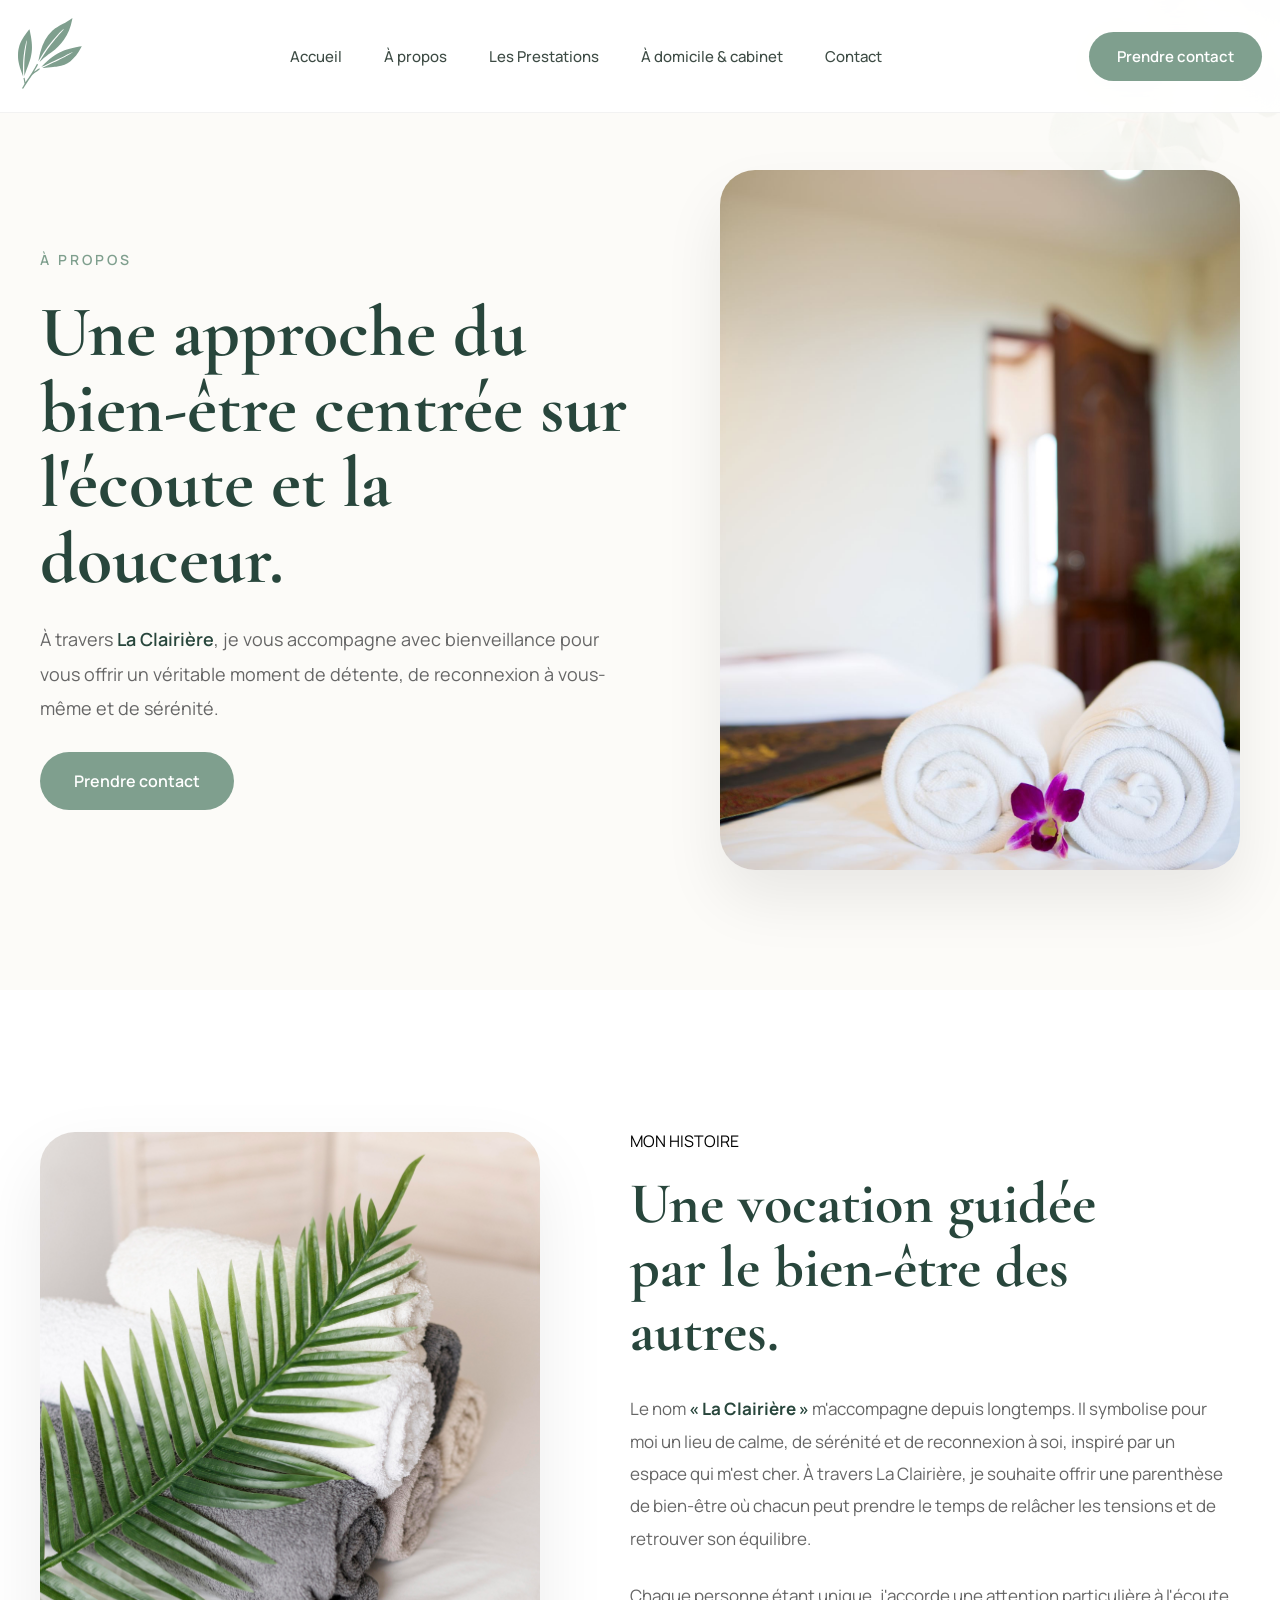
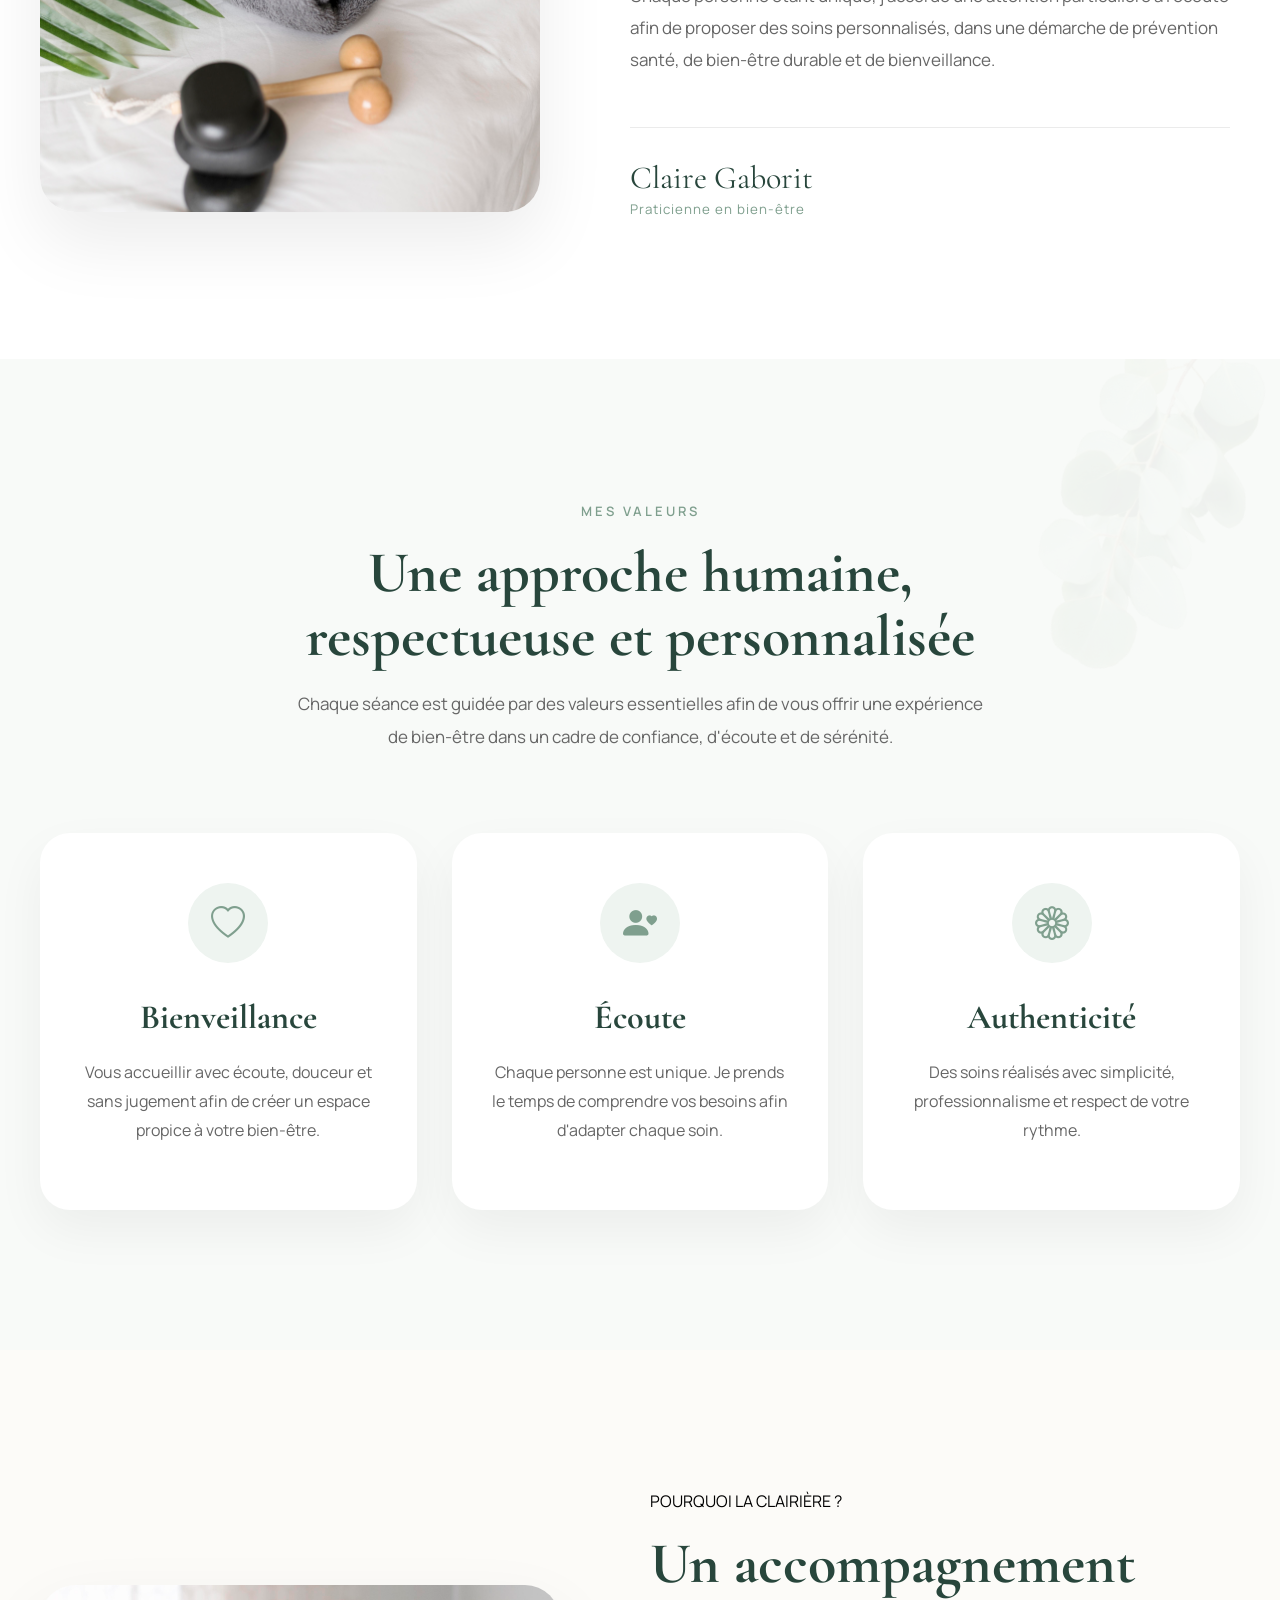
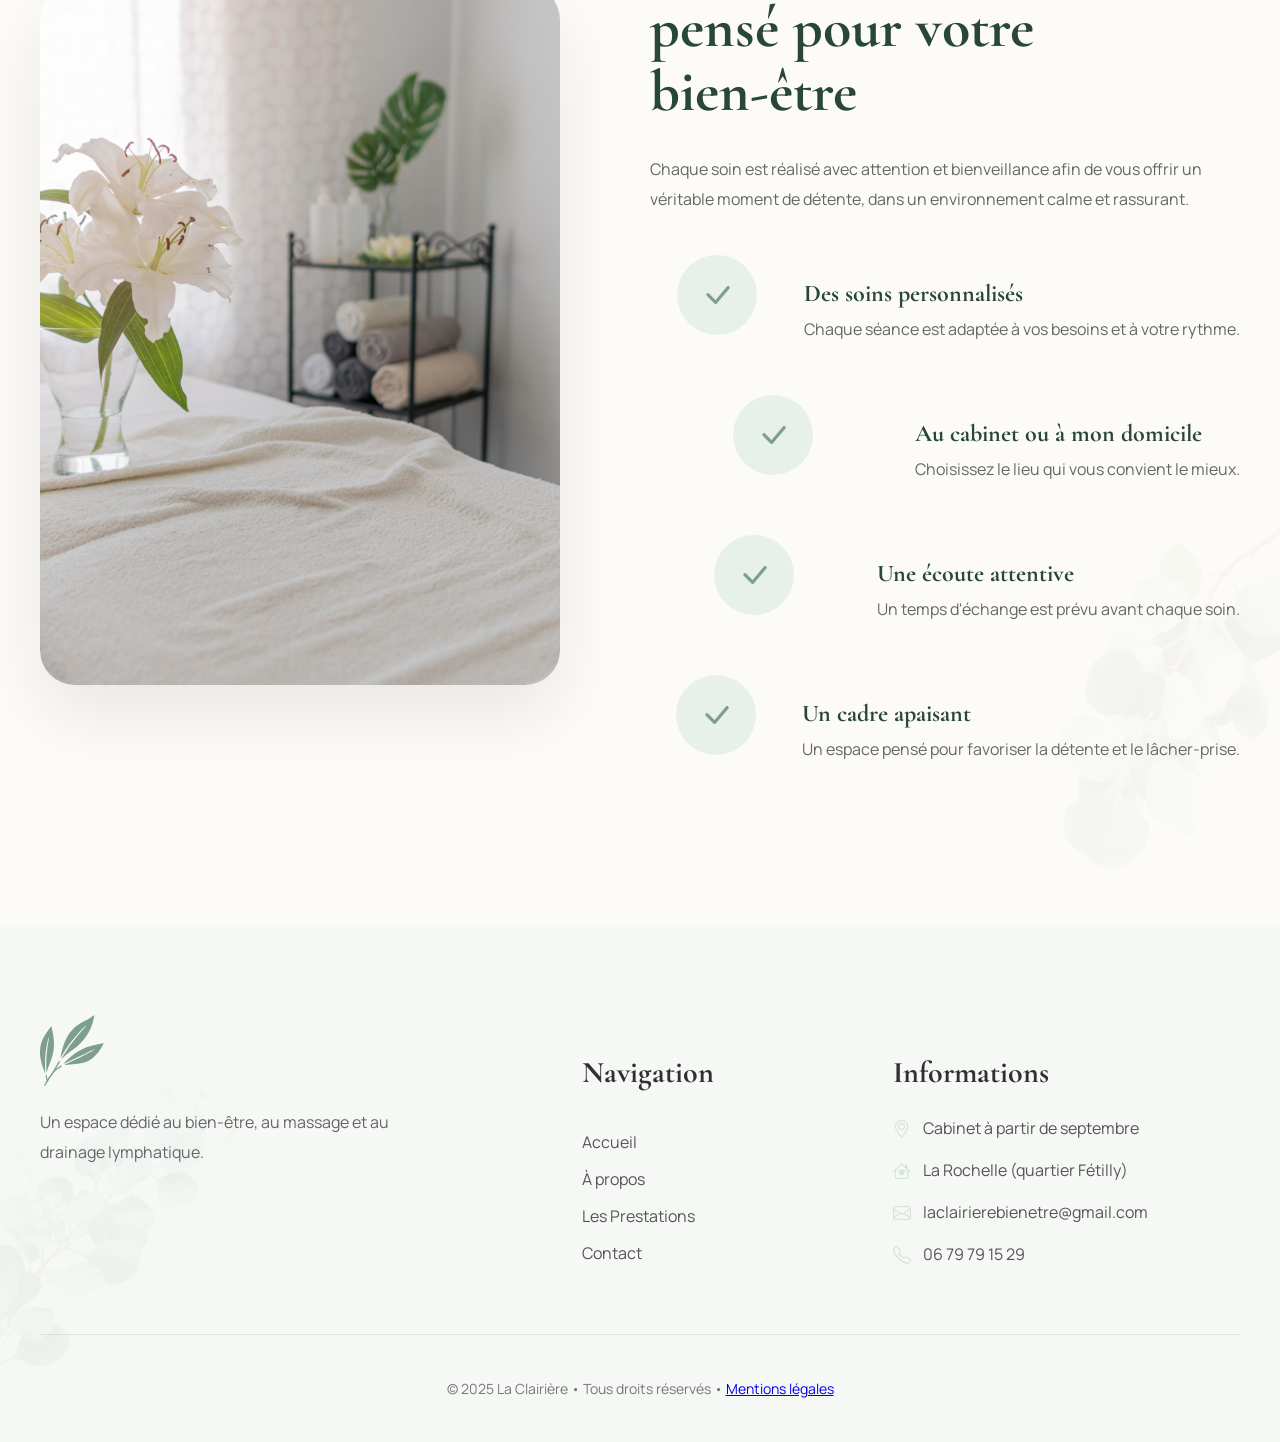
==== commit b0e8001f: "mentions légales etc" ====
--- a/apropos.html
+++ b/apropos.html
@@ -414,7 +414,7 @@
             <div class="footer-bottom">
 
                 <p>
-                    © 2025 La Clairière • Tous droits réservés
+                    © 2025 La Clairière • Tous droits réservés • <a href="mentions-legales.html">Mentions légales</a> 
                 </p>
 
             </div>
--- a/style.css
+++ b/style.css
@@ -648,7 +648,7 @@
     width:58px;
     height:58px;
     border-radius:50%;
-    background:#8ca182;
+    background:#7F9F8E;
     color:#fff;
     display:flex;
     justify-content:center;
@@ -821,7 +821,7 @@
     text-align:center;
 }
  
-.icon{
+/* .icon{
     width:70px;
     height:70px;
     margin:0 auto 20px;
@@ -835,7 +835,7 @@
  
     color: rgb(246, 243, 243);
     font-size:28px;
-}
+} */
  
 .feature h3{
     font-family:"Cormorant Garamond",serif;
@@ -1081,7 +1081,7 @@
         transparent
     );
 
-    animation:shine 4s infinite;
+    /* animation:shine 4s infinite; */
 
 }
 
@@ -4615,10 +4615,149 @@
     }
 
 }
-
-
-
-
-
-
-
+/*=====================================
+        HERO MENTIONS LEGALES
+======================================*/
+
+.legal-hero{
+
+    padding:180px 20px 120px;
+
+    background:#FCFBF8;
+
+    position:relative;
+
+    overflow:hidden;
+
+}
+
+.legal-container{
+
+    max-width:900px;
+
+    margin:auto;
+
+    text-align:center;
+
+    position:relative;
+
+    z-index:2;
+
+}
+
+.legal-hero h1{
+
+    font-family:"Cormorant Garamond", serif;
+
+    font-size:72px;
+
+    color:#28463C;
+
+    margin:20px 0;
+
+    line-height:1.1;
+
+}
+
+.legal-hero h1 span{
+
+    color:#7F9F8E;
+
+}
+
+.legal-hero p{
+
+    max-width:650px;
+
+    margin:35px auto 0;
+
+    font-size:18px;
+
+    line-height:1.9;
+
+    color:#666;
+
+}
+
+/* Halo */
+
+.legal-hero::before{
+
+    content:"";
+
+    position:absolute;
+
+    width:550px;
+
+    height:550px;
+
+    background:#7F9F8E;
+
+    border-radius:50%;
+
+    filter:blur(120px);
+
+    opacity:.08;
+
+    top:-220px;
+
+    right:-180px;
+
+    animation:haloMove 10s ease-in-out infinite;
+
+}
+
+/* Feuille décorative */
+
+.legal-hero::after{
+
+    content:"";
+
+    position:absolute;
+
+    width:320px;
+
+    height:320px;
+
+    background:url("assets/leaf.png") no-repeat center;
+
+    background-size:contain;
+
+    opacity:.05;
+
+    bottom:-70px;
+
+    left:-70px;
+
+    transform:rotate(-20deg);
+
+}
+
+@media(max-width:768px){
+
+    .legal-hero{
+
+        padding:140px 20px 80px;
+
+    }
+
+    .legal-hero h1{
+
+        font-size:48px;
+
+    }
+
+    .legal-hero p{
+
+        font-size:16px;
+
+    }
+
+}
+
+
+
+
+
+
+
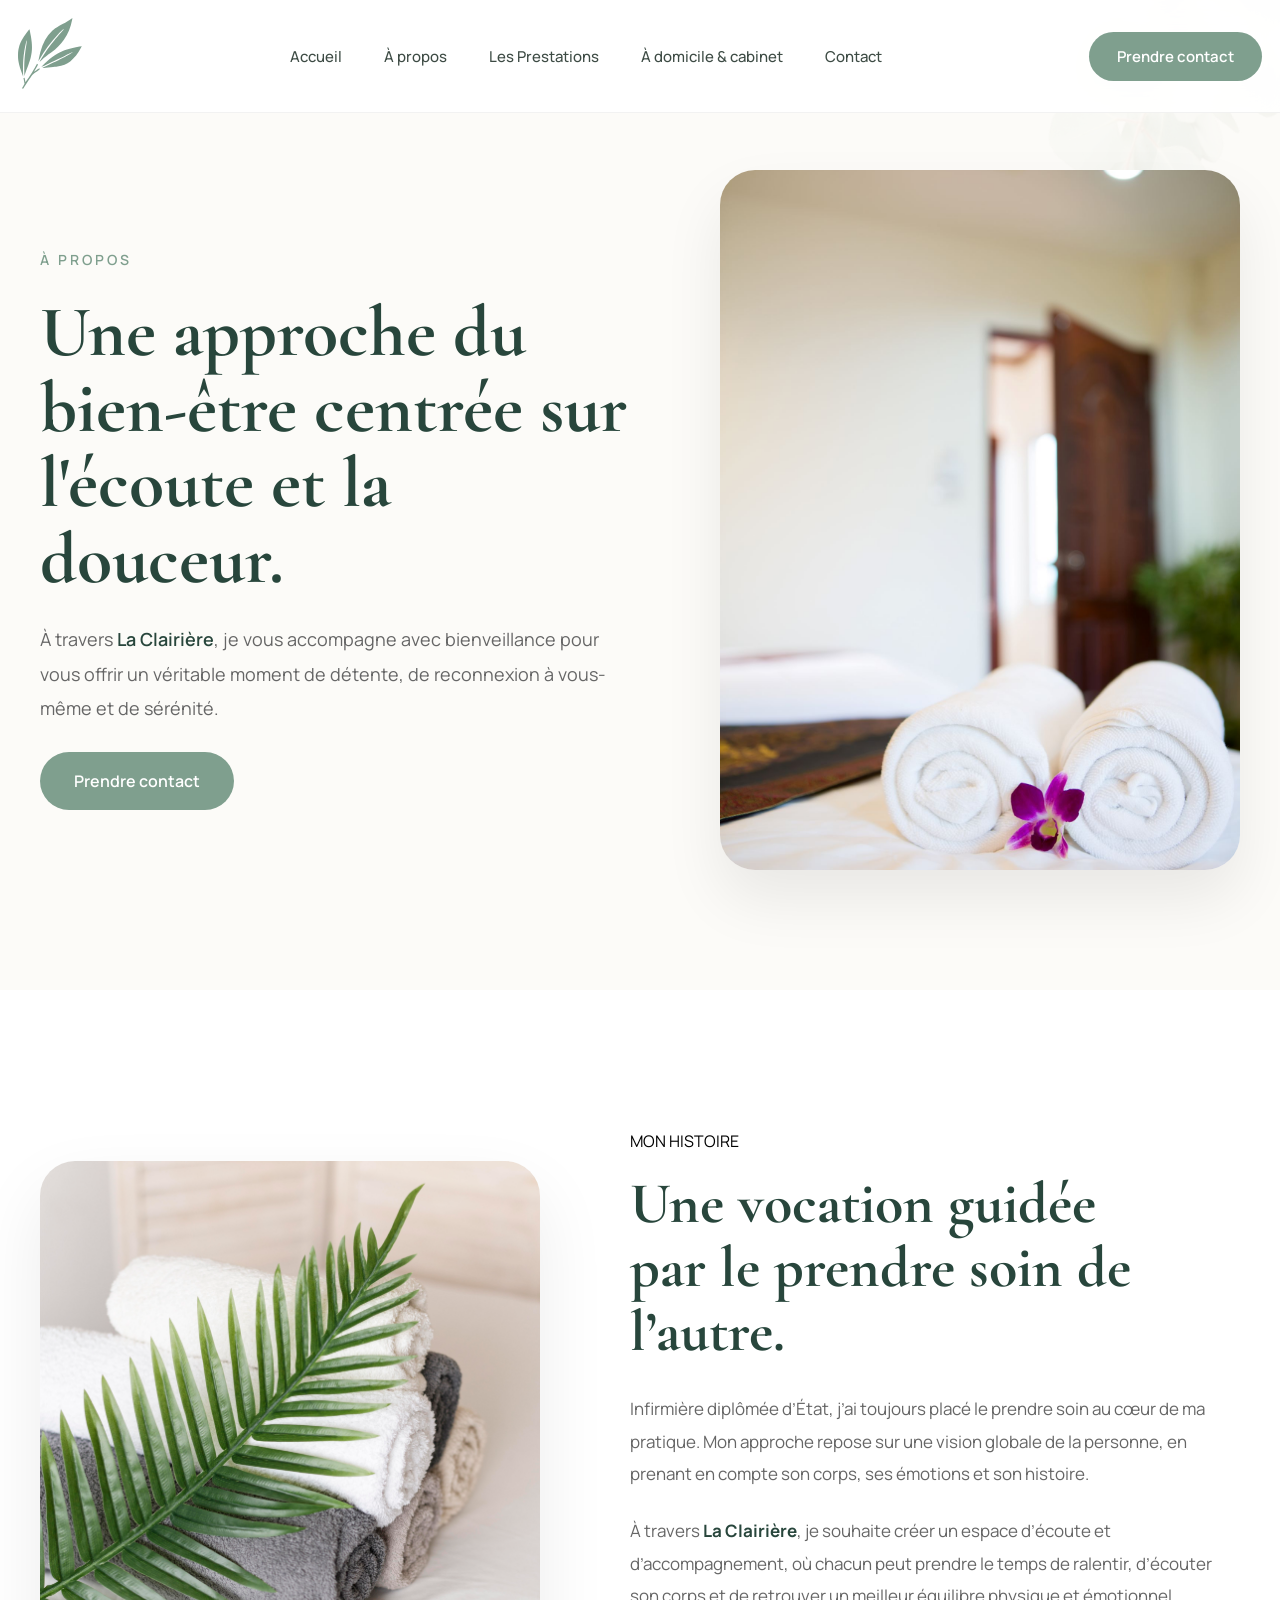
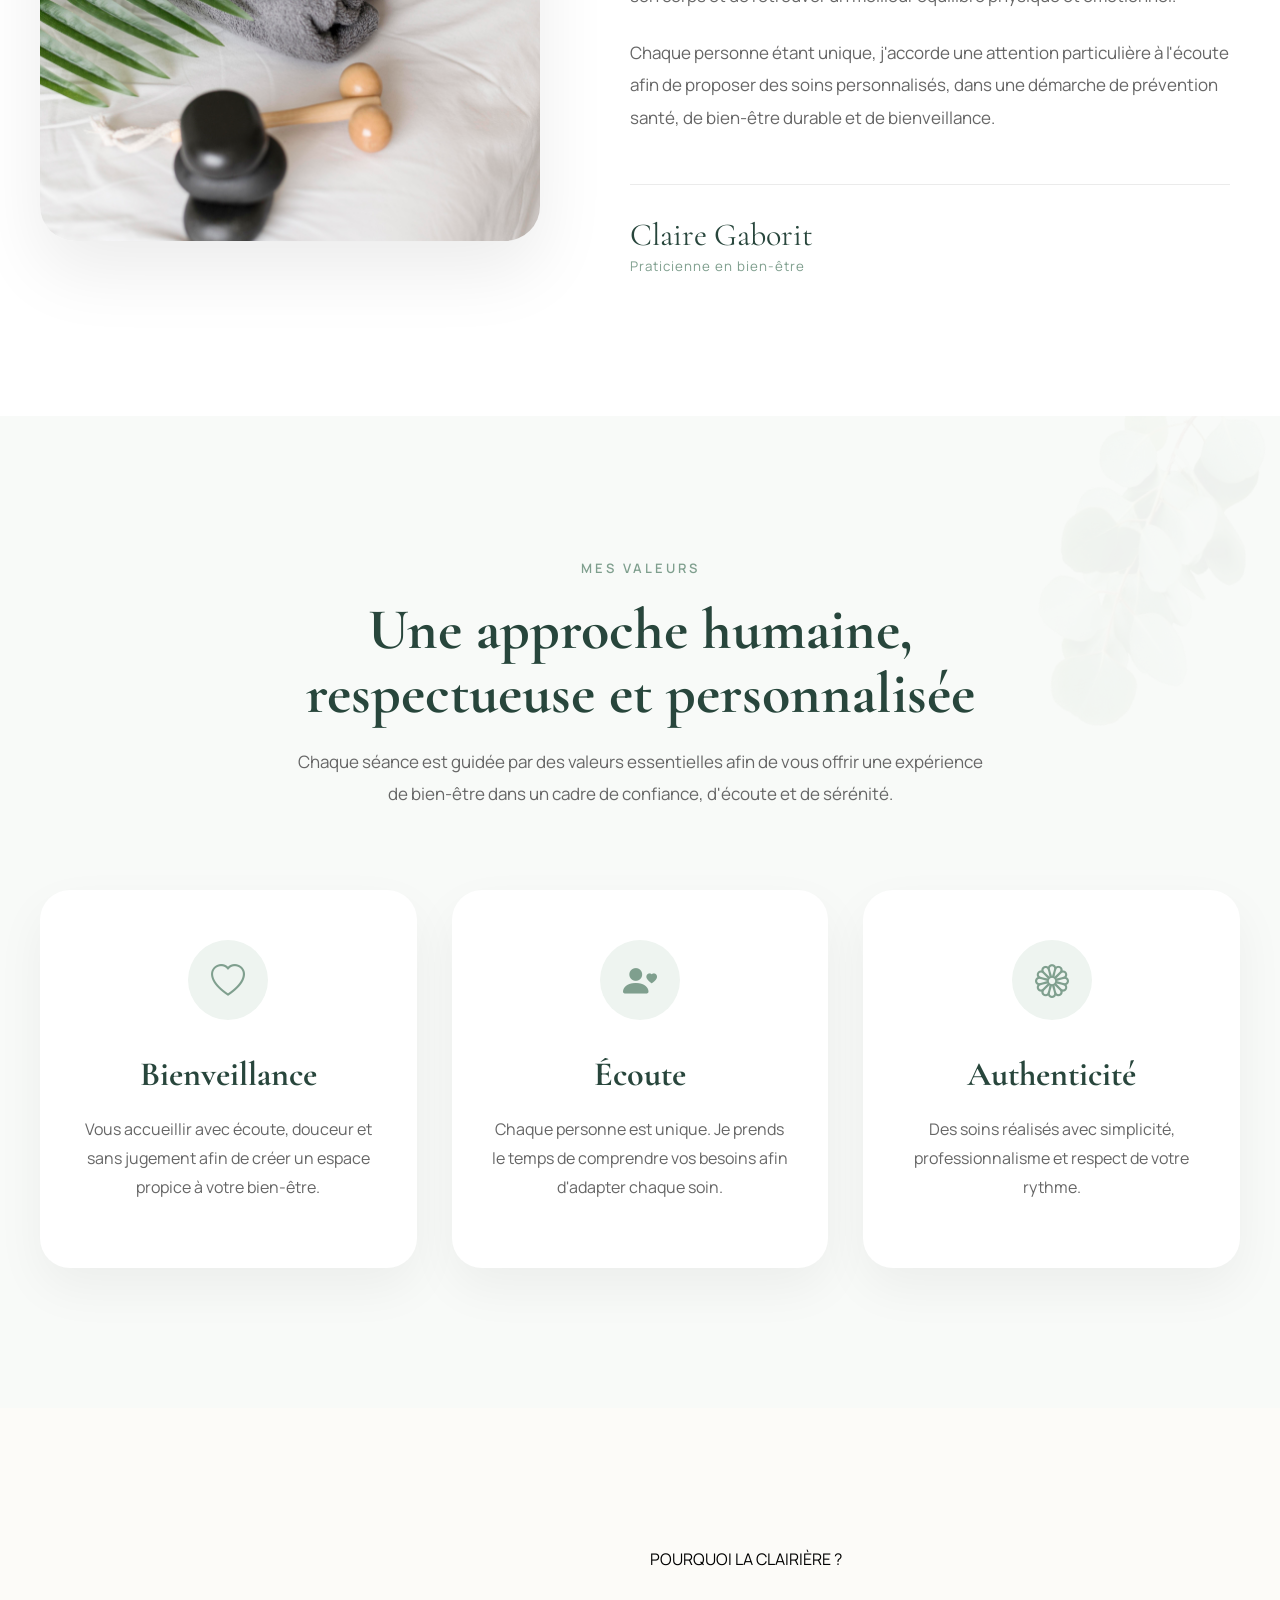
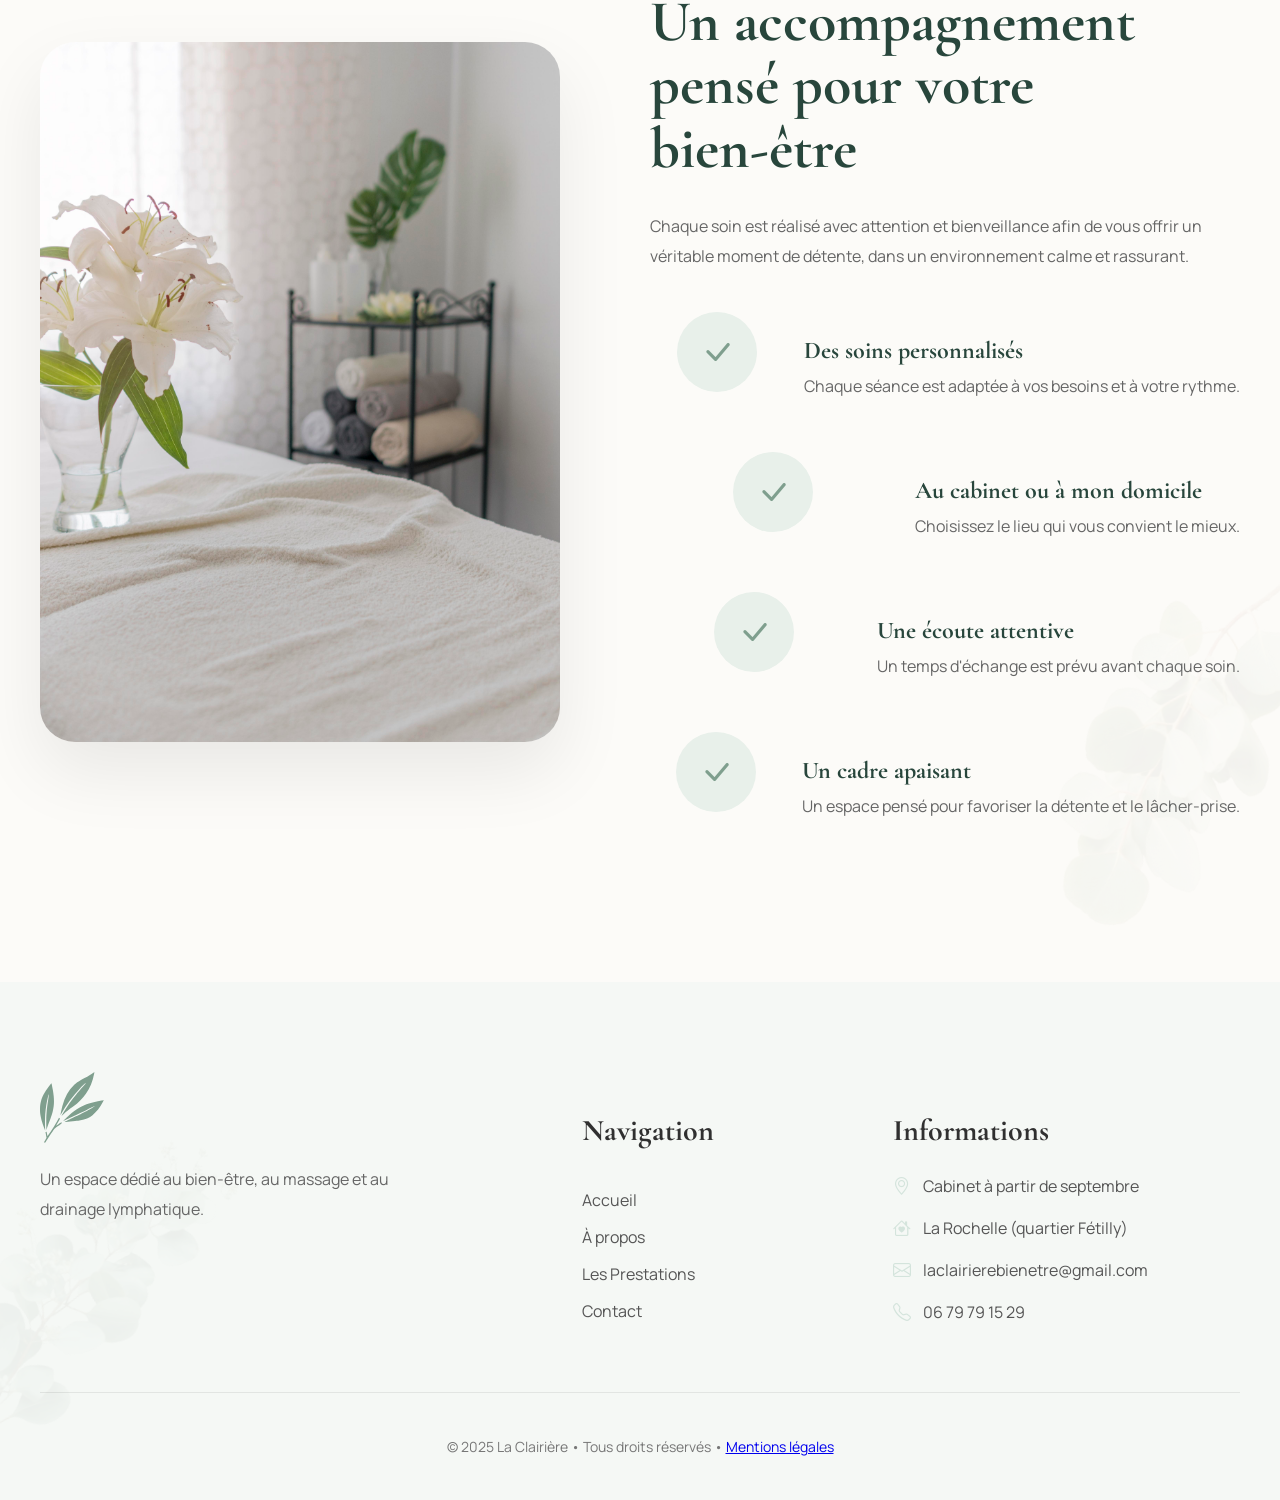
==== commit 4c7578ce: "textes" ====
--- a/apropos.html
+++ b/apropos.html
@@ -2,22 +2,76 @@
 <html lang="fr">
 
 <head>
+
     <meta charset="UTF-8">
     <meta name="viewport" content="width=device-width, initial-scale=1.0">
-    <title>Document</title>
+
+    <!-- SEO -->
+    <title>À propos | La Clairière - Votre praticienne bien-être à La Rochelle</title>
+
+    <meta name="description"
+        content="Découvrez le parcours, les valeurs et l'approche de La Clairière, praticienne spécialisée en drainage lymphatique et massages bien-être à La Rochelle.">
+
+    <meta name="robots" content="index, follow">
+
+    <meta name="author" content="La Clairière">
+
+    <meta name="theme-color" content="#7F9F8E">
+
+    <link rel="canonical" href="https://la-clairiere-bien-etre.com/a-propos.html">
+
+    <!-- Open Graph -->
+    <meta property="og:type" content="website">
+    <meta property="og:locale" content="fr_FR">
+    <meta property="og:site_name" content="La Clairière">
+
+    <meta property="og:title"
+        content="À propos | La Clairière - Votre praticienne bien-être à La Rochelle">
+
+    <meta property="og:description"
+        content="Découvrez l'histoire, les valeurs et l'accompagnement proposé par La Clairière à La Rochelle.">
+
+    <meta property="og:url"
+        content="https://la-clairiere-bien-etre.com/a-propos.html">
+
+    <meta property="og:image"
+        content="https://la-clairiere-bien-etre.com/assets/og-image.jpg">
+
+    <!-- Twitter -->
+    <meta name="twitter:card" content="summary_large_image">
+
+    <meta name="twitter:title"
+        content="À propos | La Clairière - Votre praticienne bien-être à La Rochelle">
+
+    <meta name="twitter:description"
+        content="Faites connaissance avec votre praticienne en drainage lymphatique et massages bien-être à La Rochelle.">
+
+    <meta name="twitter:image"
+        content="https://la-clairiere-bien-etre.com/assets/og-image.jpg">
+
+    <!-- Favicons -->
+    <link rel="icon" type="image/png" sizes="96x96" href="/favicon-96x96.png">
+    <link rel="icon" type="image/svg+xml" href="/favicon.svg">
+    <link rel="shortcut icon" href="/favicon.ico">
+    <link rel="apple-touch-icon" sizes="180x180" href="/apple-touch-icon.png">
+    <link rel="manifest" href="/site.webmanifest">
+
+    <!-- Google Fonts -->
+    <link rel="preconnect" href="https://fonts.googleapis.com">
+    <link rel="preconnect" href="https://fonts.gstatic.com" crossorigin>
+
+    <link href="https://fonts.googleapis.com/css2?family=Cormorant+Garamond:wght@500;600;700&family=Manrope:wght@300;400;500;600&display=swap"
+        rel="stylesheet">
+
+    <!-- Icônes -->
+    <link rel="stylesheet"
+        href="https://cdn.jsdelivr.net/npm/bootstrap-icons@1.11.3/font/bootstrap-icons.min.css">
+
+    <link rel="stylesheet"
+        href="https://cdnjs.cloudflare.com/ajax/libs/font-awesome/6.7.2/css/all.min.css">
+
+    <!-- CSS -->
     <link rel="stylesheet" href="style.css">
-    <link rel="stylesheet" href="https://cdn.jsdelivr.net/npm/bootstrap-icons@1.11.3/font/bootstrap-icons.min.css">
-    <link rel="preconnect" href="https://fonts.googleapis.com">
-    <link rel="stylesheet" href="https://cdnjs.cloudflare.com/ajax/libs/font-awesome/6.7.2/css/all.min.css">
-
-    <link
-        href="https://fonts.googleapis.com/css2?family=Cormorant+Garamond:wght@500;600;700&family=Manrope:wght@300;400;500;600&display=swap"
-        rel="stylesheet">
-        <link rel="icon" type="image/png" href="/favicon-96x96.png" sizes="96x96" />
- <link rel="icon" type="image/svg+xml" href="/favicon.svg" />
-<link rel="shortcut icon" href="/favicon.ico" />
-<link rel="apple-touch-icon" sizes="180x180" href="/apple-touch-icon.png" />
-<link rel="manifest" href="/site.webmanifest" />
 
 </head>
 
@@ -121,22 +175,37 @@
 
                 <h2>
                     Une vocation guidée<br>
-                    par le bien-être des autres.
+                    par le prendre soin de l’autre.
                 </h2>
 
-                <p>
+                  <p>
+            Infirmière diplômée d’État, j’ai toujours placé le prendre soin au cœur de ma pratique.
+            Mon approche repose sur une vision globale de la personne, en prenant en compte son corps,
+            ses émotions et son histoire.
+        </p>
+
+        <p>
+            À travers <strong>La Clairière</strong>, je souhaite créer un espace d’écoute et
+            d’accompagnement, où chacun peut prendre le temps de ralentir, d’écouter son corps
+            et de retrouver un meilleur équilibre physique et émotionnel.
+        </p>
+        <p>
+                    Chaque personne étant unique, j'accorde une attention particulière à l'écoute
+                    afin de proposer des soins personnalisés, dans une démarche de prévention santé,
+                    de bien-être durable et de bienveillance.
+                </p>
+
+        
+
+                <!-- <p>
                     Le nom <strong>« La Clairière »</strong> m'accompagne depuis longtemps.
                     Il symbolise pour moi un lieu de calme, de sérénité et de reconnexion à soi,
                     inspiré par un espace qui m'est cher. À travers La Clairière, je souhaite offrir
                     une parenthèse de bien-être où chacun peut prendre le temps de relâcher les tensions
                     et de retrouver son équilibre.
-                </p>
-
-                <p>
-                    Chaque personne étant unique, j'accorde une attention particulière à l'écoute
-                    afin de proposer des soins personnalisés, dans une démarche de prévention santé,
-                    de bien-être durable et de bienveillance.
-                </p>
+                </p> -->
+
+                
 
 
                 <div class="story-signature">
--- a/style.css
+++ b/style.css
@@ -133,9 +133,7 @@
 .hero{
 
     max-width:1300px;
-
-    margin:140px auto 100px;
-
+    margin: 112px auto 100px;
     display:grid;
     grid-template-columns:1fr 1fr;
 
@@ -143,12 +141,12 @@
 
     gap:70px;
 
-    padding:0 40px;
 }
 
 .hero-content{
 
     max-width:540px;
+    padding: 140px 24px;
 }
 
 .hero-subtitle{
@@ -2605,6 +2603,10 @@
     background:#FCFBF8;
 
 }
+.service-detail-image img{
+    border-radius: 35px;
+
+}
 
 .service-detail-container{
 
@@ -2702,12 +2704,12 @@
 .service-detail-image{
 
     order:-1;
-
 }
 
 .service-detail-image img{
 
     height:420px;
+    
 
 }
 
@@ -4359,6 +4361,7 @@
 
     width:100%;
 
+    font-family: 'Manrope';
     padding:18px 20px;
 
     border:1px solid #E7E7E7;
@@ -4648,6 +4651,7 @@
 .legal-hero h1{
 
     font-family:"Cormorant Garamond", serif;
+    text-align: center;
 
     font-size:72px;
 
@@ -4672,6 +4676,7 @@
     margin:35px auto 0;
 
     font-size:18px;
+    text-align: center;
 
     line-height:1.9;
 
